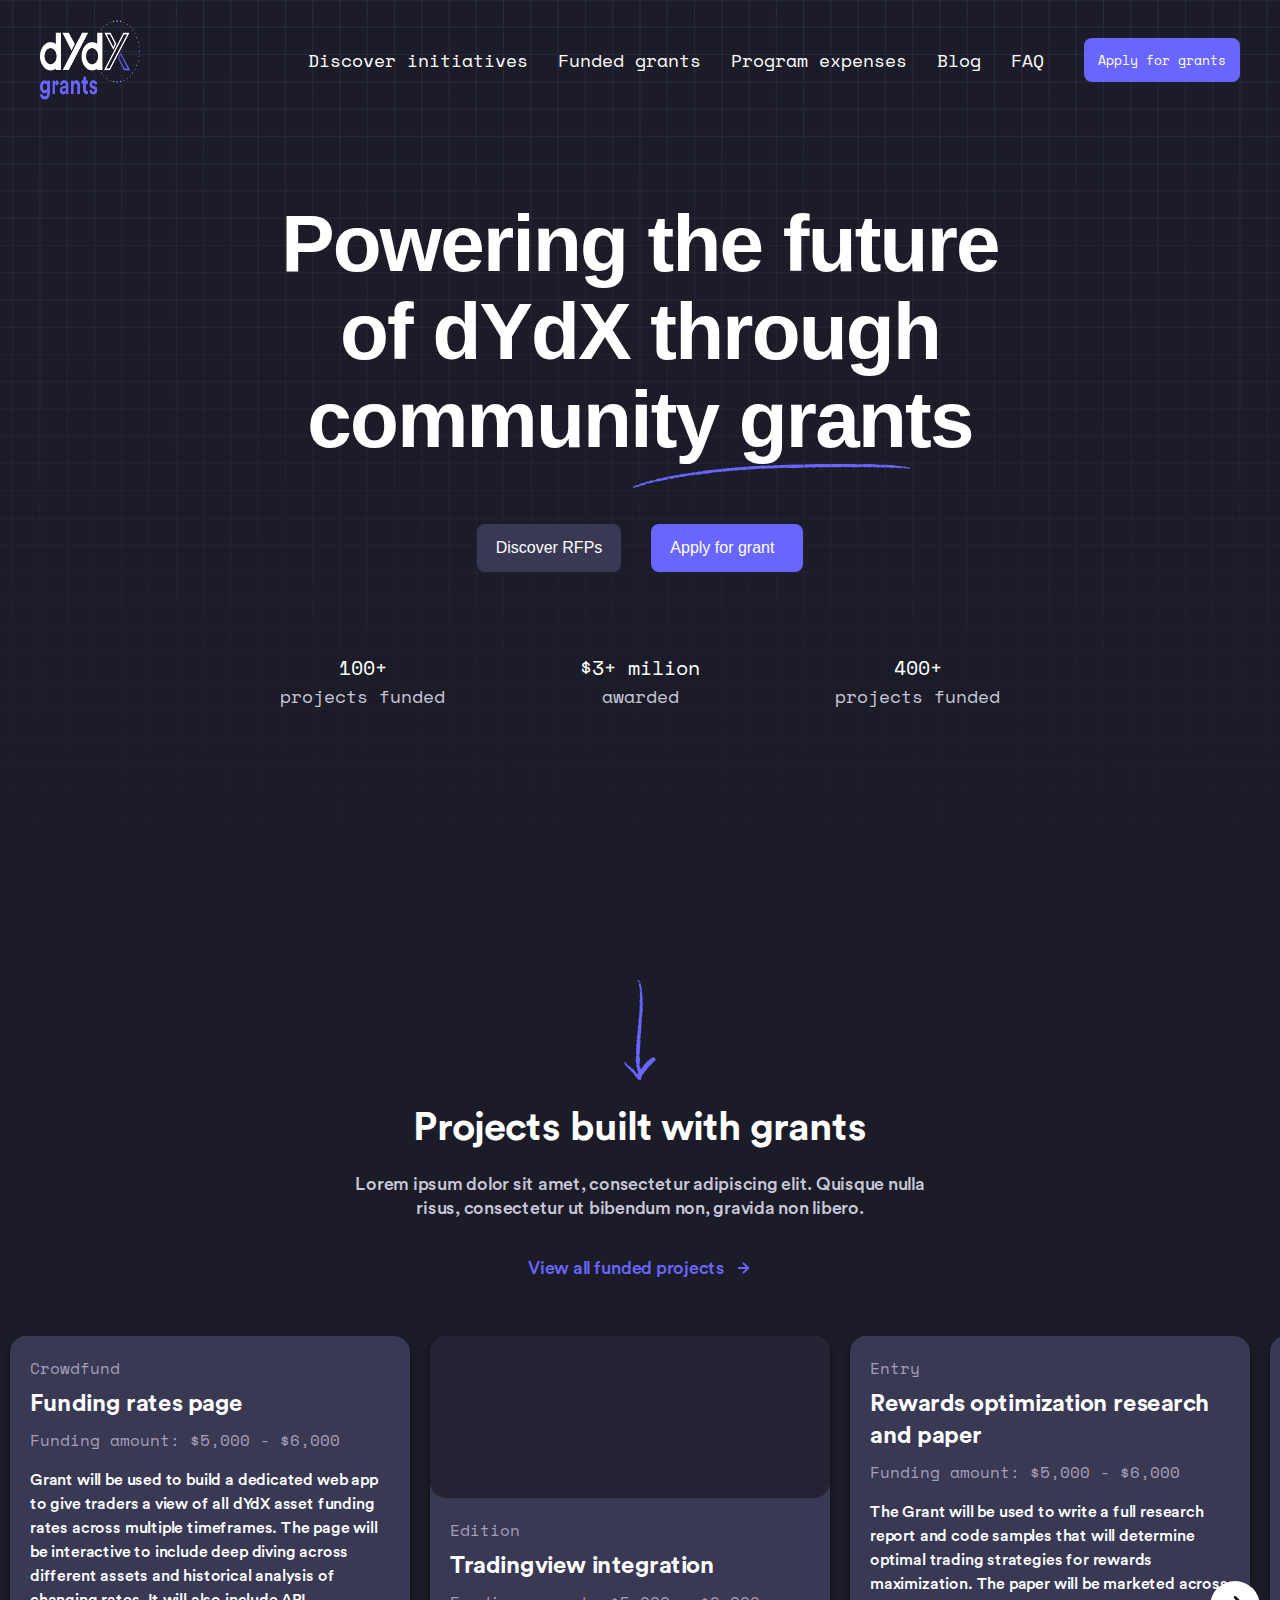
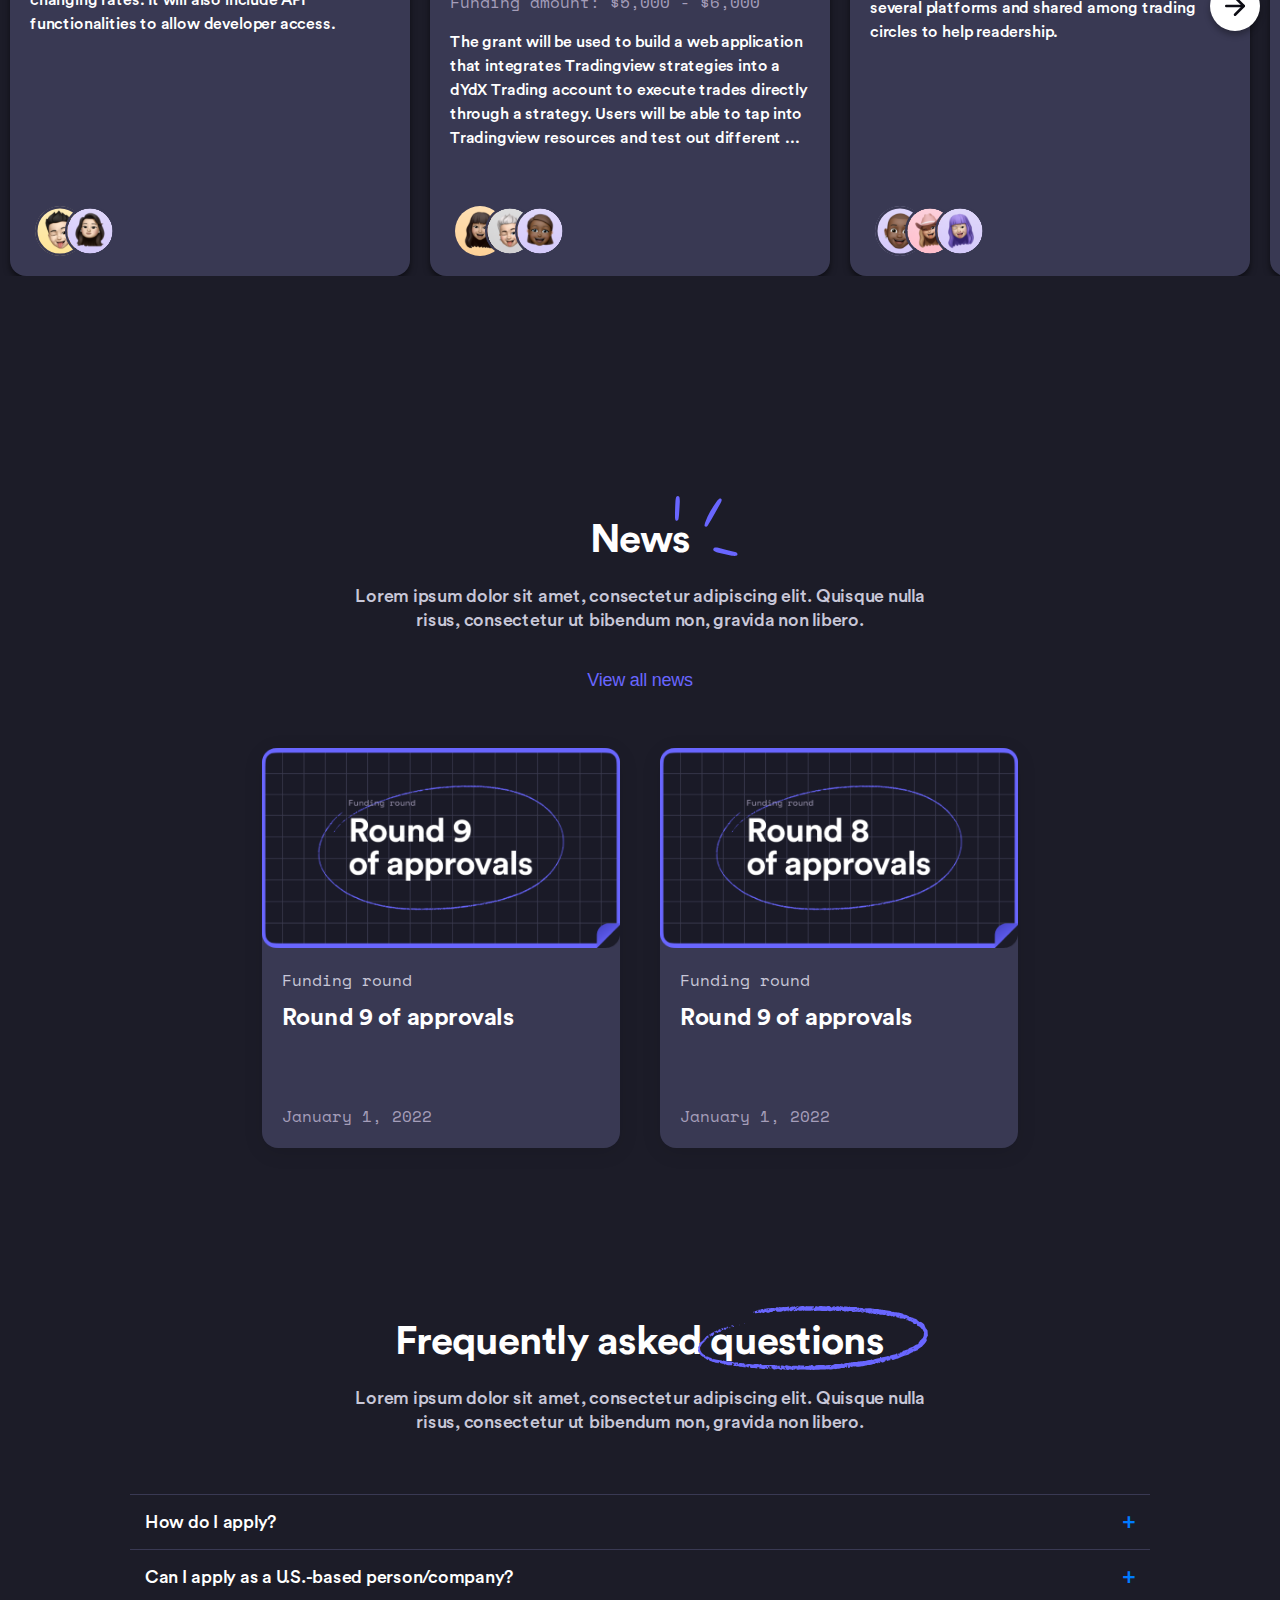
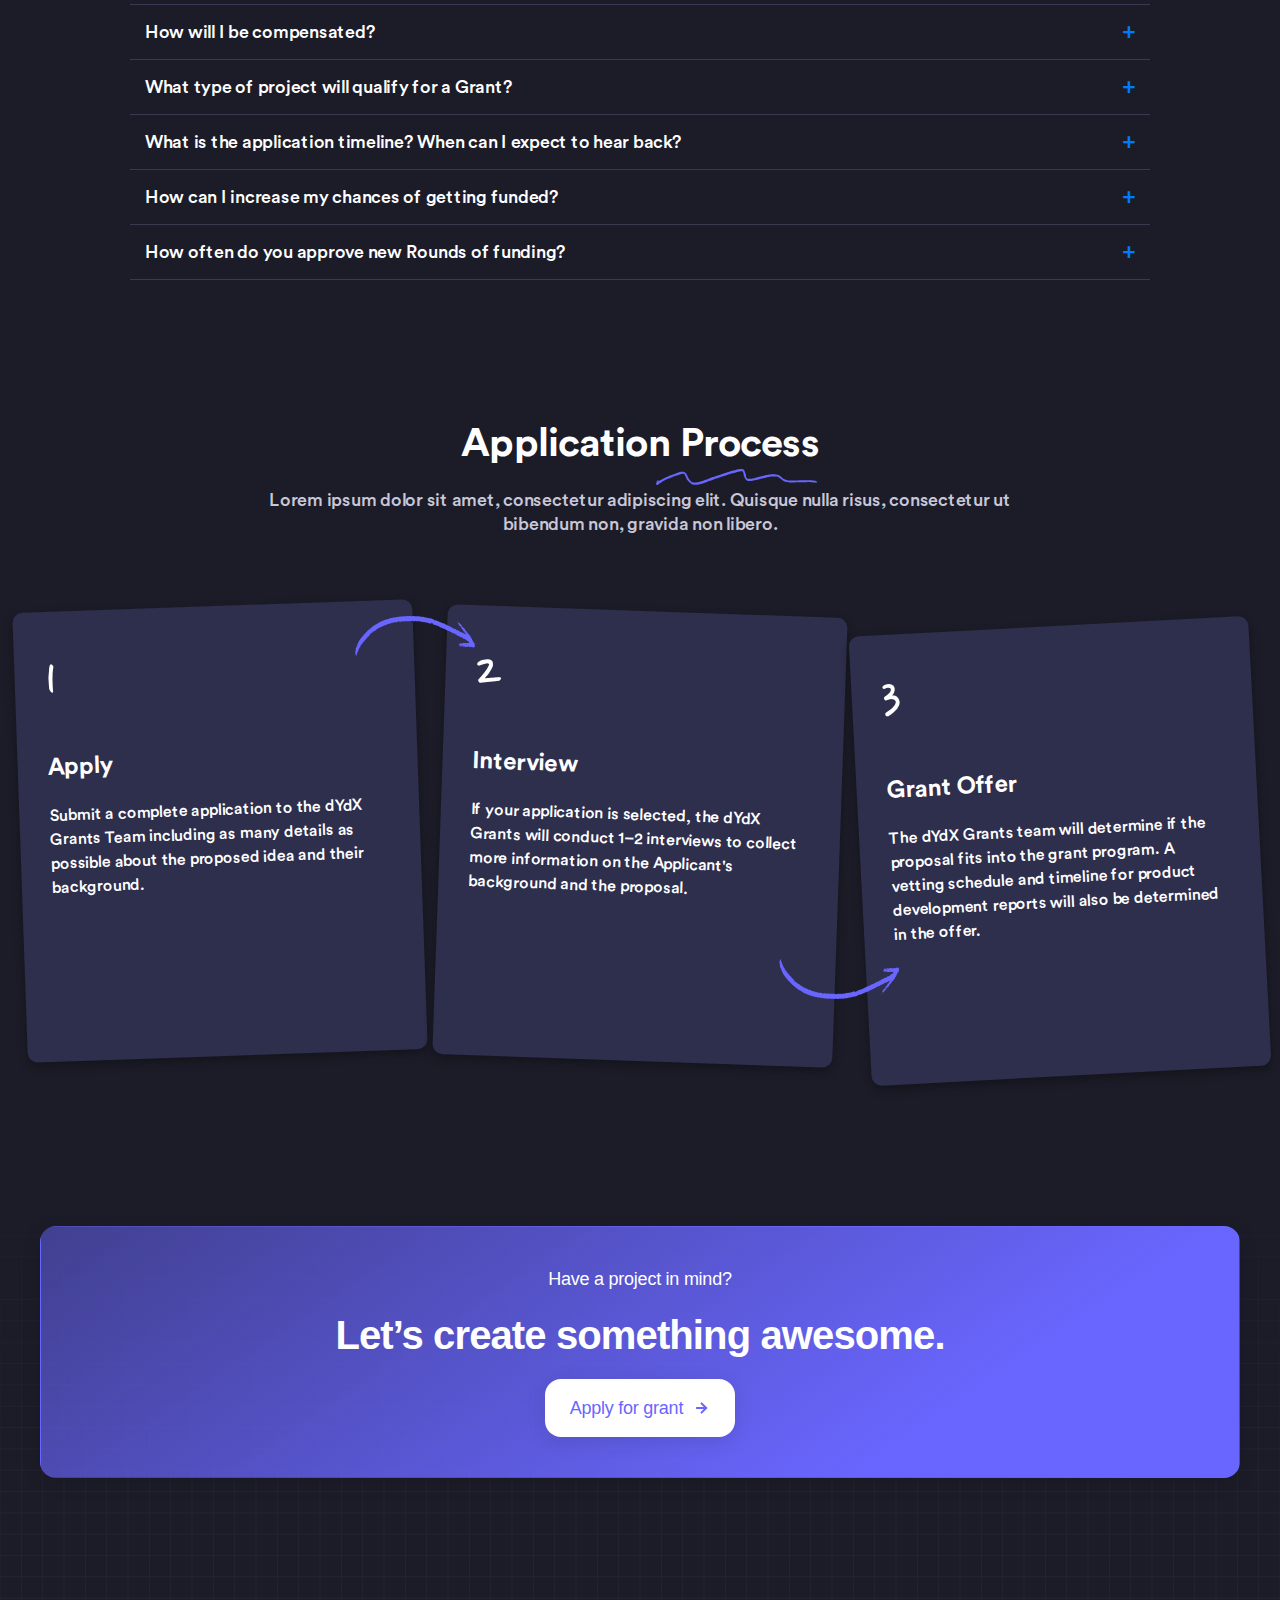
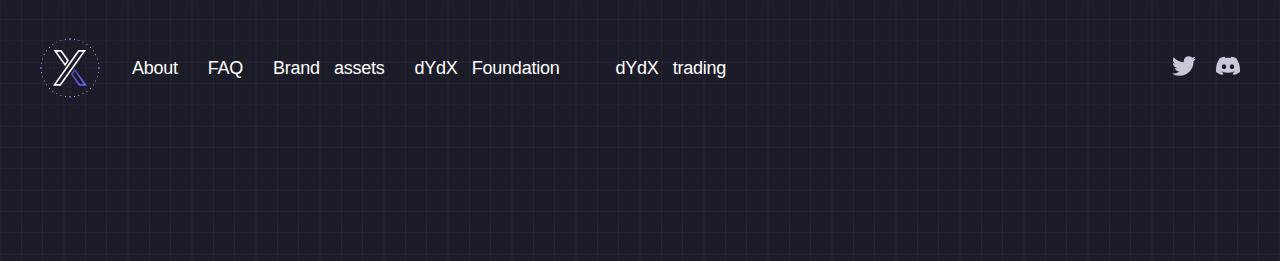
==== index.html @ 783eee75 "first commit" ====
<!DOCTYPE html>
<html lang="en">

<head>
    <meta charset="UTF-8" />
    <meta name="viewport" content="width=device-width, initial-scale=1.0" />
    <title>DYDX Grands</title>
    <link rel="shortcut icon" href="./assets/images/Logo.png" type="image/x-icon" />
    <link rel="stylesheet" href="./scss/main.css" />
</head>

<body>
    <header>
        <div class="container">
            <div class="header-nav">
                <img class="logo" src="./assets/images/Logo.png" alt="" />
                <nav>
                    <ul>
                        <li>
                            <a href="./pages/about.html">Discover initiatives</a>
                            <a href="./pages/Funded_grants.html">Funded grants</a>
                            <a href="./index.html">Program expenses</a>
                            <a href="./pages/Blog.html">Blog</a>
                            <a href="./pages/FAQ.html">FAQ</a>
                        </li>
                    </ul>
                    <button class="btn">Apply <span>for grants</span></button>

                    <img src="./assets/icons/fi_menu.svg" alt="" class="menu-button" onclick="toggleMenu()" />
                </nav>
            </div>
            <div class="header-text">
                <img class="header-text-img" src="./assets/icons/1.svg" alt="">
                <h1>Powering the future of dYdX through community grants</h1>
                <div class="header-text-btn">
                    <button>Discover RFPs</button>
                    <button>Apply for grant <img src="./assets/icons/fi_arrow-right.svg" alt=""></button>
                </div>
                <div class="header-text-cards">
                    <div class="header-text-card">
                        <b>100+</b>
                        <p>projects funded</p>
                    </div>
                    <div class="header-text-card">
                        <b>$3+ milion</b>
                        <p>awarded</p>
                    </div>
                    <div class="header-text-card">
                        <b>400+</b>
                        <p>projects funded</p>
                    </div>
                </div>
            </div>
        </div>
        <div class="side-menu">
            <div class="side-menu-header">
                <img class="logo" src="./assets/images/Logo.png" alt="" />
                <div class="side-menu-header-buttons">
                    <button class="btn">Apply <span>for grants</span></button>
                    <div class="side-menu-close" onclick="toggleMenu()">&times;</div>
                </div>
            </div>
            <div class="side-menu-links">
                <a href="./pages/about.html">Discover initiatives</a>
                <a href="./pages/Funded_grants.html">Funded grants</a>
                <a href="./index.html">Program expenses</a>
                <a href="./pages/Blog.html">Blog</a>
                <a href="./pages/FAQ.html">FAQ</a>
            </div>
            <div class="side-menu-footer">
                <img src="./assets/icons/Twitter_Negative.svg" alt="">
                <img src="./assets/icons/Discord_Negative.svg" alt="">
            </div>
        </div>
    </header>
    <main>
        <section class="projects">
            <div class="container">
                <div class="projects-text">
                    <img src="./assets/icons/Down_arrow.svg" alt="">
                    <h2>Projects built with grants</h2>
                    <p>Lorem ipsum dolor sit amet, consectetur adipiscing elit. Quisque nulla risus, consectetur ut
                        bibendum non, gravida non libero.</p>
                    <a href="#"><button>View all funded projects <img src="./assets/icons/fi_arrow-right2.svg"
                                alt=""></button></a>
                </div>
                <div class="carousel-container">
                    <div class="carousel">
                        <div class="card">
                            <div class="card-text">
                                <h3>Crowdfund</h3>
                                <h2>Funding rates page</h2>
                                <div class="card-text-funding">
                                    <h3>Funding amount:</h3>
                                    <b>$5,000 - $6,000</b>
                                </div>
                                <p>Grant will be used to build a dedicated web app to give traders a view of all dYdX
                                    asset
                                    funding rates across multiple timeframes. The page will be interactive to include
                                    deep
                                    diving across different assets and historical analysis of changing rates. It will
                                    also
                                    include API functionalities to allow developer access.</p>
                            </div>
                            <div class="card-img">
                                <img src="./assets/images/Frame.svg" alt="">
                                <img src="./assets/images/Frame2.svg" alt="">

                            </div>
                        </div>
                        <div class="card">
                            <div class="card-circle"></div>
                            <div class="card-text">
                                <h3>Edition</h3>
                                <h2>Tradingview integration</h2>
                                <div class="card-text-funding">
                                    <h3>Funding amount:</h3>
                                    <b>$5,000 - $6,000</b>
                                </div>
                                <p>The grant will be used to build a web application that integrates Tradingview
                                    strategies into a dYdX Trading account to execute trades directly through a
                                    strategy. Users will be able to tap into Tradingview resources and test out
                                    different ...</p>
                            </div>
                            <div class="card-img">
                                <img src="./assets/images/Frame3.svg" alt="">
                                <img src="./assets/images/Frame4.svg" alt="">
                                <img src="./assets/images/Frame5.svg" alt="">
                            </div>
                        </div>
                        <div class="card">
                            <div class="card-text">
                                <h3>Entry</h3>
                                <h2>Rewards optimization research and paper</h2>
                                <div class="card-text-funding">
                                    <h3>Funding amount:</h3>
                                    <b>$5,000 - $6,000</b>
                                </div>
                                <p>The Grant will be used to write a full research report and code samples that will
                                    determine optimal trading strategies for rewards maximization. The paper will be
                                    marketed across several platforms and shared among trading circles to help
                                    readership.</p>
                            </div>
                            <div class="card-img">
                                <img src="./assets/images/Frame6.svg" alt="">
                                <img src="./assets/images/Frame7.svg" alt="">
                                <img src="./assets/images/Frame8.svg" alt="">

                            </div>
                        </div>
                        <div class="card">
                            <div class="card-text">
                                <h3>Crowdfund</h3>
                                <h2>DAO Organizational Structure Research</h2>
                                <div class="card-text-funding">
                                    <h3>Funding amount:</h3>
                                    <b>$5,000 - $6,000</b>
                                </div>
                                <p>The grant will be used to fund a deep dive research report around historical and
                                    existing DAO structures with guidance around successful best practices. Topics will
                                    include organization structure, reporting & accountability, contributors, funding,
                                    and more.</p>
                            </div>
                            <div class="card-img">
                                <img src="./assets/images/Frame9.svg" alt="">
                            </div>
                        </div>
                    </div>
                    <button class="next-button"><img src="./assets/icons/fi_arrow-right3.svg" alt=""></button>
                </div>
            </div>
        </section>
        <section class="news">
            <div class="container">
                <div class="news-text">
                    <img src="./assets/icons/2.svg" alt="">
                    <h2>News </h2>
                    <p>Lorem ipsum dolor sit amet, consectetur adipiscing elit. Quisque nulla risus, consectetur ut
                        bibendum non, gravida non libero.</p>
                    <a href="#"><button>View all news </button></a>
                </div>
                <div class="news-cards">
                    <div class="news-card">
                        <img src="./assets/images/Image_Block2.png" alt="">
                        <div class="news-card-text">
                            <b>Funding round</b>
                        <h4>Round 9 of approvals</h4>
                        <p>January 1, 2022</p>
                        </div>
                    </div>
                    <div class="news-card">
                        <img src="./assets/images/Image_Block1.png" alt="">
                        <div class="news-card-text">
                            <b>Funding round</b>
                        <h4>Round 9 of approvals</h4>
                        <p>January 1, 2022</p>
                        </div>
                    </div>
                </div>
            </div>
        </section>
        <section class="questions">
            <div class="container">
                <div class="questions-text">
                    <img src="./assets/icons/questions-line.svg" alt="">
                    <h2>Frequently asked questions</h2>
                    <p>Lorem ipsum dolor sit amet, consectetur adipiscing elit. Quisque nulla risus, consectetur ut
                        bibendum non, gravida non libero.</p>
                </div>
                <div class="accordion">
                    <div class="accordion-item">
                      <div class="accordion-header" onclick="toggleAccordion(this)">
                        How do I apply? <span class="icon">+</span>
                      </div>
                      <div class="accordion-content">
                        Lorem ipsum dolor sit amet, consectetur adipiscing elit. Vivamus lacinia odio vitae vestibulum vestibulum.
                      </div>
                    </div>
                    <div class="accordion-item">
                      <div class="accordion-header" onclick="toggleAccordion(this)">
                        Can I apply as a U.S.-based person/company? <span class="icon">+</span>
                      </div>
                      <div class="accordion-content">
                        Lorem ipsum dolor sit amet, consectetur adipiscing elit. Vivamus lacinia odio vitae vestibulum vestibulum.
                      </div>
                    </div>
                    <div class="accordion-item">
                      <div class="accordion-header" onclick="toggleAccordion(this)">
                        How will I be compensated? <span class="icon">+</span>
                      </div>
                      <div class="accordion-content">
                        Lorem ipsum dolor sit amet, consectetur adipiscing elit. Vivamus lacinia odio vitae vestibulum vestibulum.
                      </div>
                    </div>
                    <div class="accordion-item">
                        <div class="accordion-header" onclick="toggleAccordion(this)">
                            What type of project will qualify for a Grant? <span class="icon">+</span>
                        </div>
                        <div class="accordion-content">
                          Lorem ipsum dolor sit amet, consectetur adipiscing elit. Vivamus lacinia odio vitae vestibulum vestibulum.
                        </div>
                      </div>
                      <div class="accordion-item">
                        <div class="accordion-header" onclick="toggleAccordion(this)">
                            What is the application timeline? When can I expect to hear back?<span class="icon">+</span>
                        </div>
                        <div class="accordion-content">
                          Lorem ipsum dolor sit amet, consectetur adipiscing elit. Vivamus lacinia odio vitae vestibulum vestibulum.
                        </div>
                      </div>
                      <div class="accordion-item">
                        <div class="accordion-header" onclick="toggleAccordion(this)">
                            How can I increase my chances of getting funded? <span class="icon">+</span>
                        </div>
                        <div class="accordion-content">
                          Lorem ipsum dolor sit amet, consectetur adipiscing elit. Vivamus lacinia odio vitae vestibulum vestibulum.
                        </div>
                      </div>
                      <div class="accordion-item">
                        <div class="accordion-header" onclick="toggleAccordion(this)">
                            How often do you approve new Rounds of funding? <span class="icon">+</span>
                        </div>
                        <div class="accordion-content">
                          Lorem ipsum dolor sit amet, consectetur adipiscing elit. Vivamus lacinia odio vitae vestibulum vestibulum.
                        </div>
                      </div>
                  </div>
                  
            </div>
        </section>
        <section class="application">
            <div class="container">
                <div class="application-text">
                    <img src="./assets/images/egri_chizil.svg" alt="">
                    <h2>Application Process</h2>
                    <p>Lorem ipsum dolor sit amet, consectetur adipiscing elit. Quisque nulla risus, consectetur ut
                        bibendum non, gravida non libero.</p>
                </div>
                <div class="application-process">
                    <div class="steps">
                        <img class="Right_arrow_curved" src="./assets/icons/Right_arrow_curved.svg" alt="">
                        <img class="Right_arrow_curved2" src="./assets/icons/Right_arrow_curved2.svg" alt="">
                      <div class="step">
                        <b>1</b>
                        <h2>Apply</h2>
                        <p>
                          Submit a complete application to the dYdX Grants Team including as many
                          details as possible about the proposed idea and their background.
                        </p>
                      </div>
                      <div class="step">
                        <b>2</b>
                        <h2>Interview</h2>
                        <p>
                          If your application is selected, the dYdX Grants will conduct 1–2
                          interviews to collect more information on the Applicant's background
                          and the proposal.
                        </p>
                      </div>
                      <div class="step">
                        <b>3</b>
                        <h2>Grant Offer</h2>
                        <p>
                          The dYdX Grants team will determine if the proposal fits into the grant
                          program. A vetting schedule and timeline for product development reports
                          will also be determined in the offer.
                        </p>
                      </div>
                    </div>
                  </div>        
            </div>
        </section>
    </main>
    <footer class="footer">
        <div class="container">
            <div class="footer-content">
                <p>Have a project in mind?</p>
                <h4>Let’s create something awesome.</h4>
                <button>Apply for grant <img src="./assets/icons/fi_arrow-right2.svg" alt=""></button>
            </div>
            <div class="footer-text">
                <img src="./assets/images/masterAvatar.svg" alt="">
                <div class="footer-text-links">
                    <ul>
                        <li><a href="#">About</a></li>
                        <li><a href="#">FAQ</a></li>
                        <li><a href="#">Brand &nbsp; assets</a></li>
                        <li><a href="#">dYdX &nbsp; Foundation <img src="./assets/icons/fi_external-link.svg"
                                    alt=""></a></li>
                        <li><a href="#">dYdX &nbsp; trading <img src="./assets/icons/fi_external-link.svg" alt=""></a>
                        </li>
                    </ul>
                    <div class="footer-text-links-social">
                        <a href="htps://twitter.com/dydxdao"><img src="./assets/icons/Twitter_Negative.svg" alt=""></a>
                        <a href="htps://discord.com/invite/dydx"><img src="./assets/icons/Discord_Negative.svg"
                                alt=""></a>
                    </div>
                </div>
            </div>
        </div>
    </footer>
    <script src="./js/app.js"></script>
</body>

</html>
---- scss/main.css ----
@import url("https://fonts.googleapis.com/css2?family=Space+Mono:ital,wght@0,400;0,700;1,400;1,700&display=swap");
@import url("https://fonts.googleapis.com/css2?family=DM+Sans:ital,opsz,wght@0,9..40,100..1000;1,9..40,100..1000&family=Flow+Circular&family=Krub:ital,wght@0,200;0,300;0,400;0,500;0,600;0,700;1,200;1,300;1,400;1,500;1,600;1,700&family=Montserrat:ital,wght@0,100..900;1,100..900&family=Nunito:ital,wght@0,200..1000;1,200..1000&family=Quicksand:wght@300..700&family=Rubik:ital,wght@0,300..900;1,300..900&family=Source+Serif+4:ital,opsz,wght@0,8..60,200..900;1,8..60,200..900&display=swap");
@import url("https://fonts.googleapis.com/css2?family=DM+Sans:ital,opsz,wght@0,9..40,100..1000;1,9..40,100..1000&family=Flow+Circular&family=Krub:ital,wght@0,200;0,300;0,400;0,500;0,600;0,700;1,200;1,300;1,400;1,500;1,600;1,700&family=Montserrat:ital,wght@0,100..900;1,100..900&family=Nanum+Pen+Script&family=Nunito:ital,wght@0,200..1000;1,200..1000&family=Quicksand:wght@300..700&family=Rubik:ital,wght@0,300..900;1,300..900&family=Source+Serif+4:ital,opsz,wght@0,8..60,200..900;1,8..60,200..900&display=swap");
header {
  width: 100%;
  height: 100vh;
  background-image: url("../../assets/images/Grid-Top.svg");
  background-position: center;
  background-size: cover;
  padding: 20px 40px;
}
@media (max-width: 780px) {
  header {
    height: auto;
  }
}
@media (max-width: 1140px) {
  header {
    height: auto;
  }
}
header .contianer {
  display: flex;
  flex-direction: column;
}
header .header-nav {
  display: flex;
  justify-content: space-between;
  align-items: center;
}
header .logo {
  width: 100px;
  height: 80px;
  cursor: pointer;
}
@media (max-width: 700px) {
  header .logo {
    width: 80px;
    height: 60px;
  }
}
header nav {
  display: flex;
  align-items: center;
  gap: 40px;
}
header nav ul {
  display: flex;
  gap: 40px;
}
header nav ul li {
  display: flex;
  gap: 30px;
}
@media (max-width: 1135px) {
  header nav ul li {
    gap: 20px;
  }
}
header nav ul li a {
  color: #fff;
  font-size: 18px;
  font-family: "Space Mono";
  font-weight: 400;
  transition: all 0.3s ease-in-out;
}
@media (max-width: 1135px) {
  header nav ul li a {
    font-size: 16px;
  }
}
@media (max-width: 1000px) {
  header nav ul li a {
    display: none;
  }
}
header nav ul li a:hover {
  color: #d0cfcf;
}
header nav .btn {
  padding: 12px 14px;
  background-color: #6966FF;
  color: #fff;
  font-family: "Space Mono";
  font-weight: 500;
  border-radius: 8px;
  border: 0;
  cursor: pointer;
}
header nav .btn:hover {
  background-color: #7a78fc;
}
@media (max-width: 700px) {
  header nav .btn span {
    display: none;
  }
}
@media (max-width: 360px) {
  header nav .btn {
    display: none;
  }
}
header nav img {
  display: none;
  cursor: pointer;
}
@media (max-width: 1000px) {
  header nav img {
    width: 30px;
    display: block;
  }
}
header .header-text {
  position: relative;
  width: 100%;
  margin-top: 100px;
  display: flex;
  flex-direction: column;
  gap: 20px;
}
header .header-text-img {
  position: absolute;
  top: 264px;
  right: 330px;
  width: 277px;
  height: 24px;
  -o-object-fit: cover;
     object-fit: cover;
  z-index: -1;
}
@media (max-width: 1135px) {
  header .header-text-img {
    top: 180px;
    right: 180px;
    width: 200px;
  }
}
@media (max-width: 1000px) {
  header .header-text-img {
    display: none;
  }
}
@media (max-width: 500px) {
  header .header-text-img {
    display: block;
    top: 300px;
    right: 100px;
  }
}
@media (max-width: 431px) {
  header .header-text-img {
    display: none;
  }
}
header .header-text h1 {
  width: 60%;
  margin: 0 auto;
  font-family: "Circulars", sans-serif;
  font-size: 80px;
  font-weight: 700;
  line-height: 88px;
  letter-spacing: -0.022em;
  text-align: center;
  color: #fff;
}
@media (max-width: 1135px) {
  header .header-text h1 {
    width: 80%;
    font-size: 60px;
  }
}
@media (max-width: 700px) {
  header .header-text h1 {
    line-height: 60px;
    width: 95%;
    font-size: 50px;
  }
}
@media (max-width: 320px) {
  header .header-text h1 {
    font-size: 30px;
    width: 100%;
  }
}
header .header-text-btn {
  margin-top: 40px;
  margin-bottom: 40px;
  display: flex;
  justify-content: center;
  align-items: center;
  gap: 30px;
}
@media (max-width: 500px) {
  header .header-text-btn {
    width: 100%;
    flex-wrap: wrap;
  }
}
header .header-text-btn button {
  border-radius: 8px;
  padding: 12px 19px;
  cursor: pointer;
  color: #fff;
  font-family: "Circulars", sans-serif;
  font-weight: 500;
  font-size: 16px;
  line-height: 24px;
  border: none;
}
header .header-text-btn button:nth-child(1) {
  background-color: #393953;
}
@media (max-width: 500px) {
  header .header-text-btn button:nth-child(1) {
    width: 80%;
  }
}
header .header-text-btn button:nth-child(1):hover {
  background-color: #454560;
}
header .header-text-btn button:nth-child(2) {
  display: flex;
  align-items: center;
  justify-content: center;
  gap: 10px;
  background-color: #6966FF;
}
@media (max-width: 500px) {
  header .header-text-btn button:nth-child(2) {
    width: 80%;
  }
}
header .header-text-btn button:nth-child(2):hover {
  background-color: #7674fe;
}
header .header-text-cards {
  width: 60%;
  margin: 0 auto;
  margin-top: 20px;
  display: flex;
  justify-content: space-between;
  align-items: center;
  gap: 20px;
}
@media (max-width: 720px) {
  header .header-text-cards {
    width: 100%;
  }
}
@media (max-width: 500px) {
  header .header-text-cards {
    flex-wrap: wrap;
    gap: 40px;
  }
}
header .header-text-cards .header-text-card {
  display: flex;
  flex-direction: column;
  align-items: center;
  gap: 0px;
}
@media (max-width: 500px) {
  header .header-text-cards .header-text-card {
    width: 100%;
  }
}
header .header-text-cards .header-text-card b {
  font-family: "Space Mono", sans-serif;
  font-size: 20px;
  font-weight: 400;
  line-height: 32px;
  text-align: center;
  text-underline-position: from-font;
  -webkit-text-decoration-skip-ink: none;
          text-decoration-skip-ink: none;
  color: #fff;
}
header .header-text-cards .header-text-card p {
  font-family: "Space Mono", sans-serif;
  font-size: 18px;
  font-weight: 400;
  line-height: 24px;
  text-align: center;
  color: #C8C7D8;
}
header .side-menu {
  position: fixed;
  width: 100%;
  height: 100vh;
  top: -100vh;
  right: 0;
  background-color: hsla(240, 19%, 27%, 0.9);
  color: #fff;
  padding: 20px;
  box-shadow: -4px 0 8px rgba(0, 0, 0, 0.1);
  transition: all 0.3s ease;
  z-index: 1000;
}
header .side-menu.active {
  top: 0;
}
header .side-menu-header {
  display: flex;
  justify-content: space-between;
  align-items: center;
  margin-bottom: 20px;
  padding: 0 20px;
}
header .side-menu-header-buttons {
  display: flex;
  align-items: center;
  gap: 42px;
}
header .side-menu-header-buttons .btn {
  padding: 12px 14px;
  background-color: #6966FF;
  color: #fff;
  font-family: "Space Mono";
  font-weight: 500;
  border-radius: 8px;
  border: 0;
  cursor: pointer;
}
header .side-menu-header-buttons .btn:hover {
  background-color: #7a78fc;
}
@media (max-width: 700px) {
  header .side-menu-header-buttons .btn span {
    display: none;
  }
}
@media (max-width: 360px) {
  header .side-menu-header-buttons .btn {
    display: none;
  }
}
header .side-menu .side-menu-close {
  font-size: 3rem;
  margin-top: 5px;
  text-align: right;
  color: #fff;
  cursor: pointer;
}
header .side-menu .side-menu-links {
  display: flex;
  flex-direction: column;
  margin-top: 200px;
  justify-content: center;
  align-items: center;
}
header .side-menu .side-menu-links a {
  font-family: "Circular", sans-serif;
  color: #ccc;
  text-decoration: none;
  font-size: 1.5rem;
  margin-bottom: 15px;
}
header .side-menu .side-menu-links a:hover {
  color: #fff;
}
header .side-menu-footer {
  position: absolute;
  bottom: 40px;
  left: 50%;
  transform: translateX(-50%);
  text-align: center;
  font-size: 0.8rem;
  color: #ccc;
}
header .side-menu-footer img {
  width: 40px;
  cursor: pointer;
  margin: 0 20px;
}
@media (min-width: 1001px) {
  header .side-menu {
    display: none;
  }
}

.no-scroll {
  overflow: hidden;
}

@font-face {
  font-family: "Circular";
  src: url("../../assets/fonts/CircularStd-Bold.woff2");
  font-weight: 700;
}
@font-face {
  font-family: "Circular";
  src: url("../../assets/fonts/CircularStd-Medium.woff2");
  font-weight: 400;
}
.projects {
  width: 100%;
  margin-top: 80px;
  padding-bottom: 160px;
  background-size: cover;
  background-position: center;
}
.projects .container {
  display: flex;
  flex-direction: column;
  justify-content: center;
  align-items: center;
}
.projects-text {
  width: 45%;
  text-align: center;
  margin-bottom: 40px;
}
@media (max-width: 1031px) {
  .projects-text {
    width: 60%;
  }
}
@media (max-width: 700px) {
  .projects-text {
    width: 80%;
  }
}
@media (max-width: 500px) {
  .projects-text {
    width: 100%;
    padding: 0 20px;
  }
}
.projects-text h2 {
  font-family: "Circular", sans-serif;
  font-size: 40px;
  font-weight: 700;
  line-height: 48px;
  letter-spacing: -0.022em;
  text-align: center;
  color: #fff;
  margin-bottom: 20px;
  margin-top: 20px;
}
@media (max-width: 700px) {
  .projects-text h2 {
    font-size: 30px;
  }
}
.projects-text p {
  font-family: "Circular", sans-serif;
  font-size: 18px;
  font-weight: 400;
  line-height: 24px;
  letter-spacing: -0.014em;
  text-align: center;
  color: #C8C7D8;
  margin-bottom: 20px;
}
.projects-text a {
  text-decoration: none;
  display: flex;
  justify-content: center;
  align-items: center;
}
.projects-text a button {
  padding: 16px 24px;
  background-color: transparent;
  border: none;
  font-family: "Circular", sans-serif;
  font-size: 18px;
  font-weight: 400;
  line-height: 24px;
  letter-spacing: -0.014em;
  text-align: center;
  color: #6966FF;
  text-decoration: none;
  display: flex;
  justify-content: center;
  align-items: center;
  gap: 10px;
  cursor: pointer;
  transition: all 0.3s ease;
}
.projects-text a button:hover {
  color: #7f7dfc;
}
.projects .carousel-container {
  position: relative;
  width: 100%;
  height: 540px;
  overflow: hidden;
}
.projects .carousel {
  display: flex;
  transition: transform 0.5s ease;
  padding-left: 60px;
  cursor: grab;
}
.projects .card {
  position: relative;
  display: flex;
  flex-direction: column;
  justify-content: space-between;
  width: 300px;
  height: 540px;
  flex: 0 0 400px;
  margin: 0 10px;
  background: #393953;
  border-radius: 16px;
  box-shadow: 0 4px 6px rgba(0, 0, 0, 0.5);
}
.projects .card:nth-child(3) {
  display: flex;
  flex-direction: column;
  justify-content: start;
  align-items: start;
}
.projects .card-circle {
  border-radius: 16px;
  width: 100%;
  height: 30%;
  background-color: #232334;
}
.projects .card .card-img {
  position: absolute;
  bottom: 20px;
  left: 50px;
  transform: translateX(-50%);
  width: 50px;
  height: 50px;
}
.projects .card .card-img img {
  position: absolute;
  top: 0;
  left: 0;
  width: 100%;
  height: 100%;
  -o-object-fit: cover;
     object-fit: cover;
  z-index: 1;
}
.projects .card .card-img img:nth-child(2) {
  position: absolute;
  top: 0;
  left: 30px;
  z-index: 2;
}
.projects .card .card-img img:nth-child(3) {
  position: absolute;
  top: 0;
  left: 60px;
  z-index: 3;
}
.projects .card-text {
  padding: 20px;
  display: flex;
  flex-direction: column;
  justify-content: center;
}
.projects .card-text h3 {
  font-family: "Space Mono", sans-serif;
  font-size: 16px;
  font-weight: 400;
  line-height: 24px;
  text-align: left;
  color: #A59EBA;
}
.projects .card-text h2 {
  font-family: "Circular", sans-serif;
  font-size: 24px;
  font-weight: 700;
  line-height: 32px;
  letter-spacing: -0.019em;
  text-align: left;
  color: #fff;
  margin-top: 8px;
  margin-bottom: 8px;
}
.projects .card-text-funding {
  display: flex;
  align-items: center;
  justify-content: start;
  margin-bottom: 16px;
  gap: 10px;
  color: #A59EBA;
}
.projects .card-text-funding b {
  font-family: "Space Mono", sans-serif;
  font-size: 16px;
  font-weight: 400;
  line-height: 24px;
  text-align: left;
  color: #A59EBA;
}
.projects .card-text p {
  font-family: "Circular", sans-serif;
  font-size: 16px;
  font-weight: 450;
  line-height: 24px;
  letter-spacing: -0.011em;
  text-align: left;
  color: #fff;
}
.projects .next-button {
  position: absolute;
  top: 50%;
  right: 20px;
  transform: translateY(-50%);
  padding: 10px;
  width: 50px;
  height: 50px;
  background: #FFFFFF;
  border: none;
  border-radius: 100px;
  cursor: pointer;
  box-shadow: 0 4px 6px rgba(0, 0, 0, 0.3);
}
.projects .next-button img {
  width: 100%;
}
.projects .next-button:hover {
  background: #e6e4e4;
}
@media (max-width: 700px) {
  .projects .next-button {
    display: none;
  }
}

.news {
  width: 100%;
  margin-top: 60px;
  padding-bottom: 120px;
  background-size: cover;
  background-position: center;
}
.news .container {
  display: flex;
  flex-direction: column;
  justify-content: center;
  align-items: center;
}
.news-text {
  position: relative;
  width: 45%;
  text-align: center;
  margin-bottom: 40px;
}
@media (max-width: 1031px) {
  .news-text {
    width: 60%;
  }
}
@media (max-width: 700px) {
  .news-text {
    width: 80%;
  }
}
@media (max-width: 500px) {
  .news-text {
    width: 100%;
    padding: 0 20px;
  }
}
.news-text img {
  position: absolute;
  top: 0;
  right: 33%;
}
.news-text h2 {
  font-family: "Circular", sans-serif;
  font-size: 40px;
  font-weight: 700;
  line-height: 48px;
  letter-spacing: -0.022em;
  text-align: center;
  color: #fff;
  margin-bottom: 20px;
  margin-top: 20px;
  position: relative;
}
@media (max-width: 700px) {
  .news-text h2 {
    font-size: 30px;
  }
}
.news-text p {
  font-family: "Circular", sans-serif;
  font-size: 18px;
  font-weight: 400;
  line-height: 24px;
  letter-spacing: -0.014em;
  text-align: center;
  color: #C8C7D8;
  margin-bottom: 20px;
}
.news-text a {
  text-decoration: none;
  display: flex;
  justify-content: center;
  align-items: center;
}
.news-text a button {
  padding: 16px 24px;
  background-color: transparent;
  border: none;
  font-family: "Circular Std", sans-serif;
  font-size: 18px;
  font-weight: 400;
  line-height: 24px;
  letter-spacing: -0.014em;
  text-align: center;
  color: #6966FF;
  text-decoration: none;
  display: flex;
  justify-content: center;
  align-items: center;
  gap: 10px;
  cursor: pointer;
  transition: all 0.3s ease;
}
.news-text a button:hover {
  color: #7f7dfc;
}
.news-cards {
  width: 100%;
  display: flex;
  justify-content: center;
  align-items: center;
  gap: 40px;
  flex-wrap: wrap;
}
.news-cards .news-card {
  width: 28%;
  height: 400px;
  background: #393953;
  box-shadow: 0px 4px 20px 0px rgba(0, 0, 0, 0.1019607843);
  border-radius: 16px;
  display: flex;
  flex-direction: column;
  justify-content: start;
  align-items: start;
}
.news-cards .news-card img {
  width: 100%;
  height: 50%;
}
@media (max-width: 1031px) {
  .news-cards .news-card {
    width: 30%;
    height: auto;
  }
}
@media (max-width: 700px) {
  .news-cards .news-card {
    width: 40%;
    height: auto;
  }
}
@media (max-width: 500px) {
  .news-cards .news-card {
    flex-wrap: wrap;
    width: 80%;
    height: 100%;
  }
}
.news-cards .news-card-text {
  padding: 20px;
}
.news-cards .news-card-text b {
  font-family: "Space Mono", sans-serif;
  font-size: 16px;
  font-weight: 400;
  line-height: 24px;
  text-align: left;
  color: #C8C7D8;
}
.news-cards .news-card-text h4 {
  font-family: "Circular", sans-serif;
  font-size: 24px;
  font-weight: 700;
  line-height: 32px;
  letter-spacing: -0.019em;
  text-align: left;
  color: #fff;
  margin-top: 10px;
  margin-bottom: 70px;
}
.news-cards .news-card-text p {
  font-family: "Space Mono", sans-serif;
  font-size: 16px;
  font-weight: 400;
  line-height: 24px;
  text-align: left;
  color: #A59EBA;
}

.questions {
  width: 100%;
  display: flex;
  justify-content: center;
  align-items: center;
  flex-direction: column;
  margin-top: 30px;
  margin-bottom: 40px;
}
.questions-text {
  position: relative;
  display: flex;
  flex-direction: column;
  align-items: center;
  text-align: center;
  justify-content: center;
  width: 60%;
  margin: 0 auto;
}
@media (max-width: 862px) {
  .questions-text {
    width: 80%;
  }
}
@media (max-width: 500px) {
  .questions-text {
    width: 100%;
    padding: 20px;
  }
}
.questions-text img {
  position: absolute;
  top: 4%;
  right: 3%;
}
@media (max-width: 500px) {
  .questions-text img {
    top: 25%;
    right: 50%;
    transform: translateX(50%);
  }
}
.questions-text h2 {
  font-family: "Circular", sans-serif;
  font-size: 40px;
  font-weight: 700;
  line-height: 48px;
  letter-spacing: -0.022em;
  text-align: center;
  color: #fff;
  margin-bottom: 20px;
  margin-top: 20px;
}
.questions-text p {
  font-family: "Circular", sans-serif;
  font-size: 18px;
  font-weight: 400;
  line-height: 24px;
  letter-spacing: -0.014em;
  text-align: center;
  color: #C8C7D8;
  margin-bottom: 60px;
}
.questions .accordion {
  border-top: 1px solid #393953;
  border-left: none;
  border-right: none;
  overflow: hidden;
}
@media (max-width: 700px) {
  .questions .accordion {
    padding: 0 20px;
    border-top: none;
  }
}
.questions .accordion-item {
  border-bottom: 1px solid #393953;
}
.questions .accordion-header {
  cursor: pointer;
  padding: 15px;
  font-weight: bold;
  background: transparent;
  display: flex;
  justify-content: space-between;
  align-items: center;
  font-family: "Circular", sans-serif;
  font-size: 18px;
  font-weight: 450;
  line-height: 24px;
  letter-spacing: -0.014em;
  text-align: left;
  color: #fff;
  transition: all 0.3s ease;
}
.questions .accordion-header:hover {
  background: #252534;
}
.questions .accordion-content {
  border-top: 1px solid #393953;
  font-family: sans-serif;
  color: #e6e4e4;
  display: none;
  padding: 15px;
  background: transparent;
  border-left: 4px solid #007BFF;
}
.questions .icon {
  color: #007BFF;
  font-size: 24px;
  transition: transform 0.2s ease;
}
.questions .icon.open {
  transform: rotate(90deg);
}

.application {
  width: 100%;
  display: flex;
  justify-content: center;
  align-items: center;
  flex-direction: column;
  margin-top: 120px;
  margin-bottom: 100px;
}
.application-text {
  position: relative;
  display: flex;
  flex-direction: column;
  align-items: center;
  text-align: center;
  justify-content: center;
  width: 60%;
  margin: 0 auto;
}
.application-text img {
  width: 161px;
  position: absolute;
  top: 35%;
  right: 27%;
}
@media (max-width: 500px) {
  .application-text img {
    right: 10%;
  }
}
@media (max-width: 862px) {
  .application-text {
    width: 80%;
  }
}
@media (max-width: 500px) {
  .application-text {
    width: 100%;
    padding: 20px;
  }
}
.application-text h2 {
  font-family: "Circular", sans-serif;
  font-size: 40px;
  font-weight: 700;
  line-height: 48px;
  letter-spacing: -0.022em;
  text-align: center;
  color: #fff;
  margin-bottom: 20px;
  margin-top: 20px;
}
.application-text p {
  font-family: "Circular", sans-serif;
  font-size: 18px;
  font-weight: 400;
  line-height: 24px;
  letter-spacing: -0.014em;
  text-align: center;
  color: #C8C7D8;
  margin-bottom: 60px;
}
.application .application-process {
  text-align: center;
  color: #ffffff;
  font-family: Arial, sans-serif;
  padding: 20px;
}
.application .application-process .description {
  font-size: 14px;
  margin-bottom: 40px;
  color: #bbbbbb;
}
.application .application-process .steps {
  width: 100%;
  display: flex;
  justify-content: space-around;
  align-items: flex-start;
  gap: 20px;
  position: relative;
}
@media (max-width: 770px) {
  .application .application-process .steps {
    display: flex;
    flex-direction: column;
    align-items: center;
  }
}
.application .application-process .steps .Right_arrow_curved {
  position: absolute;
  z-index: 10;
  top: 0;
  left: 27%;
}
@media (max-width: 770px) {
  .application .application-process .steps .Right_arrow_curved {
    width: 100px;
    top: 32%;
    left: 15%;
    transform: rotate(110deg);
  }
}
@media (max-width: 500px) {
  .application .application-process .steps .Right_arrow_curved {
    width: 100px;
    top: 28%;
    left: 15%;
    transform: rotate(90deg);
  }
}
.application .application-process .steps .Right_arrow_curved2 {
  position: absolute;
  z-index: 10;
  bottom: 15%;
  right: 29%;
}
@media (max-width: 770px) {
  .application .application-process .steps .Right_arrow_curved2 {
    width: 100px;
    bottom: 30%;
    left: 8%;
    transform: rotate(90deg);
  }
}
@media (max-width: 500px) {
  .application .application-process .steps .Right_arrow_curved2 {
    width: 100px;
    bottom: 33%;
    left: 8%;
    transform: rotate(90deg);
  }
}
.application .application-process .steps .step {
  width: 100%;
  height: 450px;
  background-color: #2e2e4d;
  border-radius: 10px;
  padding: 30px 30px 50px 30px;
  flex: 1;
  color: #fff;
  text-align: left;
  box-shadow: 0 4px 10px rgba(0, 0, 0, 0.3);
}
@media (max-width: 770px) {
  .application .application-process .steps .step {
    width: 80%;
    height: auto;
    margin: 0 auto;
  }
}
.application .application-process .steps .step:nth-child(3) {
  transform: translateY(-10px) rotate(-2deg);
}
.application .application-process .steps .step:nth-child(4) {
  transform: translateY(-5px) rotate(2deg);
}
.application .application-process .steps .step:nth-child(5) {
  transform: translateY(10px) rotate(-3deg);
}
.application .application-process .steps .step b {
  font-family: "Nanum Pen Script", sans-serif;
  font-size: 64px;
  font-weight: 400;
  line-height: 80px;
  text-align: center;
  text-underline-position: from-font;
  -webkit-text-decoration-skip-ink: none;
          text-decoration-skip-ink: none;
}
.application .application-process .steps .step h2 {
  font-family: "Circular", sans-serif;
  font-size: 24px;
  font-weight: 700;
  line-height: 32px;
  letter-spacing: -0.019em;
  text-align: left;
  text-underline-position: from-font;
  -webkit-text-decoration-skip-ink: none;
          text-decoration-skip-ink: none;
  margin-top: 30px;
  margin-bottom: 20px;
}
.application .application-process .steps .step p {
  font-family: "Circular", sans-serif;
  font-size: 16px;
  font-weight: 450;
  line-height: 24px;
  letter-spacing: -0.011em;
  text-align: left;
  text-underline-position: from-font;
  -webkit-text-decoration-skip-ink: none;
          text-decoration-skip-ink: none;
}

@keyframes extend-line {
  0% {
    width: 0;
    opacity: 1;
  }
  100% {
    width: 20px;
    opacity: 1;
  }
}
header .header-title {
  width: 65%;
  margin: 0 auto;
  margin-top: 200px;
  text-align: center;
}
header .header-title h1 {
  font-family: "Circular";
  font-size: 80px;
  font-weight: 700;
  line-height: 88px;
  letter-spacing: -0.022em;
  text-align: center;
  color: #fff;
  margin-top: 50px;
  margin-bottom: 40px;
}
@media (max-width: 700px) {
  header .header-title h1 {
    font-size: 50px;
  }
}
header .header-title b {
  font-family: "Circular Std";
  font-size: 18px;
  font-weight: 400;
  text-align: center;
  color: #C8C7D8;
  margin-top: 40px;
  margin-bottom: 100px;
}
header .header-title .header-title-buttons {
  display: flex;
  justify-content: center;
  align-items: center;
  gap: 20px;
  margin-top: 40px;
  margin-bottom: 100px;
}
header .header-title .header-title-buttons button {
  padding: 16px 24px;
  background-color: transparent;
  border: 1px solid;
  border-image-source: linear-gradient(360deg, rgba(255, 255, 255, 0) 50%, #FFFFFF 100%);
  box-shadow: 0px 4px 20px 0px rgba(0, 0, 0, 0.1019607843);
  border-radius: 16px;
  color: #fff;
  font-family: "Circular Std";
  font-size: 18px;
  font-weight: 450;
  line-height: 24px;
  letter-spacing: -0.014em;
  cursor: pointer;
  transition: all 0.3s ease;
}
@media (max-width: 500px) {
  header .header-title .header-title-buttons button {
    width: 80%;
  }
}
header .header-title .header-title-buttons button:hover {
  background-color: #393953;
  color: #FFFFFF;
}
header .header-title .header-title-buttons .active {
  background-color: #393953;
  padding: 20px;
}

body {
  scroll-behavior: smooth;
  overflow-x: hidden;
}

.categories-images {
  margin-left: 100px;
}
@media (max-width: 500px) {
  .categories-images {
    margin-left: 0px;
  }
}

.categories-about {
  width: 100%;
  display: flex;
  justify-content: center;
  align-items: center;
  gap: 20px;
}
.categories-about .contiainer {
  width: 100%;
}
.categories-about .categories-about-card {
  background-color: #393953;
  padding: 40px 20px;
  width: 90%;
  height: 200px;
  color: #fff;
  border-radius: 20px;
  display: flex;
  justify-content: center;
  align-items: center;
  gap: 50px;
  margin-bottom: 20px;
}
.categories-about .categories-about-card:hover {
  box-shadow: #0b0a41 0px 4px 50px 0px;
  transition: all 0.3s ease;
  transform: scale(1.01);
}
@media (max-width: 500px) {
  .categories-about .categories-about-card {
    height: 300px;
    width: 500px;
    padding: 60px 40px;
    flex-direction: column;
  }
}
.categories-about .categories-about-card .categories-about-card-header b {
  font-family: "Circular";
  font-size: 24px;
  font-weight: 700;
  line-height: 24px;
  letter-spacing: -0.014em;
  color: #C8C7D8;
  position: relative;
  top: -20px;
}
.categories-about .categories-about-card button {
  padding: 8px 16px;
  background-color: #1C1C28;
  border: 1px solid;
  border-image-source: linear-gradient(360deg, rgba(255, 255, 255, 0) 50%, #FFFFFF 100%);
  position: relative;
  bottom: 50px;
  left: 0;
  border-radius: 16px;
  color: #fff;
  font-family: "Circular";
  font-size: 18px;
  font-weight: 400;
  line-height: 24px;
  letter-spacing: -0.014em;
  cursor: pointer;
  transition: all 0.3s ease;
}
@media (max-width: 500px) {
  .categories-about .categories-about-card button {
    width: 80%;
  }
}
.categories-about .categories-about-card button:hover {
  box-shadow: #1C1C28 0px 4px 20px 0px;
}
.categories-about .categories-about-card .actives {
  background-color: #6966FF;
  color: #FFFFFF;
}
.categories-about .categories-about-card .activ {
  background-color: #16B57F;
  color: #FFFFFF;
}
.categories-about .categories-about-card .fff {
  position: relative;
  bottom: -30px;
  font-family: "Circular";
  font-size: 18px;
  font-weight: 400;
  color: #fff;
}
.categories-about .categories-about-card .fff span {
  color: transparent;
}
@media (max-width: 500px) {
  .categories-about .categories-about-card .fff span {
    display: none;
  }
}
.categories-about .categories-about-card .ff {
  position: relative;
  bottom: -40px;
  color: #C8C7D8;
  font-family: "Space Mono";
  font-size: 16px;
  font-weight: 400;
  line-height: 24px;
  text-align: left;
  text-underline-position: from-font;
  -webkit-text-decoration-skip-ink: none;
          text-decoration-skip-ink: none;
}
.categories-about .categories-about-card .classes {
  padding: 20px;
}

body {
  font-family: "Circular Std", sans-serif;
}

.header_funded {
  height: -moz-fit-content;
  height: fit-content;
}

.container {
  max-width: 1380px;
  margin: 0 auto;
}
.container .form-check {
  margin-left: 50px;
}
.container .form-check .px_16 {
  color: #FFFFFF;
  padding-left: 20px;
}
.container .form-switch {
  margin-left: 50px;
}
.container a {
  text-decoration: none;
}
.container .section h1 {
  text-align: center;
  margin-top: 100px;
  font-size: 60px;
  font-weight: 700;
  line-height: 72px;
  letter-spacing: -0.022em;
  text-align: center;
  color: #FFFFFF;
  margin-bottom: 40px;
}
.container .section .nav_bar {
  display: flex;
  justify-content: start;
  align-items: center;
  gap: 40px;
  margin-left: 90px;
}
.container .section .nav_bar .chevron {
  display: none;
}
.container .section .form-check-input {
  cursor: pointer;
  margin-left: 90px;
}
.container .section .form-switch {
  margin-left: 90px;
}
.container .section .ms-3 {
  margin-left: 70px;
}
.container .section .px_16 {
  font-size: 16px;
  font-weight: 500;
  line-height: 24px;
  letter-spacing: -0.011em;
  text-align: center;
  color: #C8C7D8;
}
.container .section .px_16 a {
  font-size: 16px;
  font-weight: 500;
  line-height: 24px;
  letter-spacing: -0.011em;
  text-align: center;
  color: #C8C7D8;
}
.container .section .px_16 a:hover {
  color: #fff;
}
.container .section .all {
  padding: 12px 16px 0 16px;
  background: #393953;
  border-radius: 8px;
}
.container .section .form-check .px_16 {
  color: #C8C7D8;
}
.container .grid_container {
  padding: 25px;
  display: grid;
  grid-template-columns: repeat(auto-fill, minmax(370px, 1fr));
  grid-template-rows: 560px 560px 560px;
  gap: 30px;
}
.container .grid_container .avatar_2 {
  left: 55px;
}
.container .grid_container .avatar_4 {
  left: 120px;
}
.container .grid_container .avatar_3 {
  left: 90px;
}
.container .grid_container .grid_item {
  grid-gap: 25px;
  gap: 30px;
  background-color: #393953;
  border-radius: 16px;
  position: relative;
}
.container .grid_container .grid_item .avatar_2 {
  left: 55px;
}
.container .grid_container .grid_item .avatar_4 {
  left: 120px;
}
.container .grid_container .grid_item .avatar_3 {
  left: 90px;
}
.container .grid_container .grid_item .items {
  padding: 25px 0 25px 25px;
  width: 90%;
}
.container .grid_container .grid_item .fff {
  color: #FFFFFF;
  padding-top: 10px;
}
.container .grid_container .grid_item .category {
  color: #A59EBA;
}
.container .grid_container .grid_item .px_24 {
  font-size: 24px;
  font-weight: 700;
  line-height: 32px;
  letter-spacing: -0.019em;
  text-align: left;
  padding: 10px 0 10px 0;
}
.container .grid_container .grid_item .avatar {
  position: absolute;
  top: 480px;
}
.container .grid_container .grid_item .avatar_2 {
  left: 55px;
  position: absolute;
}
.container .grid_container .grid_item .avatar_4 {
  left: 120px;
}
.container .grid_container .grid_item .avatar_3 {
  left: 90px;
}
.container .grid_container .third {
  width: 100%;
  height: 180px;
  background-color: rgb(35, 35, 52);
  border-width: 1px;
  border-style: solid;
  border-color: rgb(35, 35, 52);
  -o-border-image: initial;
     border-image: initial;
  border-radius: 16px;
}

@media (max-width: 1075px) {
  .container .section .nav_bar {
    gap: 25px;
  }
}
@media (max-width: 1075px) {
  .container .section .nav_bar {
    justify-content: left;
    margin-left: 0;
  }
}
@media (max-width: 1075px) {
  .container .section .nav_bar {
    align-items: center;
    justify-content: center;
  }
  .container .section .nav_bar .party {
    display: none;
  }
  .container .section .nav_bar .chevron {
    display: block;
  }
}
@media (max-width: 1075px) {
  .container .section .nav_bar .Analytics {
    display: none;
  }
}
@media (max-width: 680px) {
  .container .nav_bar {
    gap: 29px;
  }
  .container .nav_bar .chevron {
    margin-right: 20px;
  }
  .container .nav_bar .Growth {
    display: none;
  }
}
@media (max-width: 580px) {
  .container .nav_bar .all {
    margin-left: 30px;
  }
}
@media (max-width: 540px) {
  .container .section .nav_bar {
    justify-content: center;
    gap: 15px;
    align-items: center;
  }
  .container .section .nav_bar .Growth, .container .section .nav_bar .Governance {
    display: none;
  }
}
.hero-fnt {
  text-align: center;
  color: white;
}

.nvbr-mnu {
  text-decoration: none;
  text-align: center;
  color: rgb(255, 255, 255);
  margin-bottom: 50px;
}

.box {
  width: 700px;
  height: 130px;
  background-color: 255;
}

.footer {
  width: 100%;
  height: 75vh;
  background-image: url("../../assets/images/Grid-Bottom.svg");
  background-size: cover;
  background-position: center;
  color: #fff;
  padding: 20px 40px;
}
@media (max-width: 780px) {
  .footer {
    height: auto;
  }
}
.footer .contianer {
  display: flex;
  flex-direction: column;
  justify-content: center;
  align-items: center;
}
.footer-content {
  margin-bottom: 160px;
  width: 100%;
  display: flex;
  flex-direction: column;
  justify-content: center;
  align-items: center;
  gap: 20px;
  margin-top: 20px;
  background: linear-gradient(325.79deg, #6966FF 24.5%, rgba(105, 102, 255, 0.36) 117.69%);
  border: 1px solid;
  border-image-source: linear-gradient(360deg, rgba(255, 255, 255, 0) 50%, #FFFFFF 100%);
  box-shadow: 0px 4px 20px 0px rgba(0, 0, 0, 0.1019607843);
  border-radius: 16px;
  padding: 40px 0;
}
.footer-content p {
  font-family: "Circular Std", sans-serif;
  font-size: 18px;
  font-weight: 450;
  line-height: 24px;
  letter-spacing: -0.014em;
  text-align: center;
  text-underline-position: from-font;
  -webkit-text-decoration-skip-ink: none;
          text-decoration-skip-ink: none;
  color: #fff;
}
.footer-content h4 {
  font-family: " Circular Std", sans-serif;
  font-size: 40px;
  font-weight: 700;
  line-height: 48px;
  letter-spacing: -0.022em;
  text-align: center;
  text-underline-position: from-font;
  -webkit-text-decoration-skip-ink: none;
          text-decoration-skip-ink: none;
}
@media (max-width: 700px) {
  .footer-content h4 {
    font-size: 35px;
    line-height: 40px;
  }
}
.footer-content button {
  padding: 16px 24px;
  background-color: #fff;
  border: 1px solid;
  border-image-source: linear-gradient(360deg, rgba(255, 255, 255, 0) 50%, #FFFFFF 100%);
  box-shadow: 0px 4px 20px 0px rgba(0, 0, 0, 0.1019607843);
  border-radius: 16px;
  color: #6966FF;
  font-family: "Circular Std", sans-serif;
  font-size: 18px;
  font-weight: 450;
  line-height: 24px;
  letter-spacing: -0.014em;
  text-align: center;
  display: flex;
  justify-content: center;
  align-items: center;
  gap: 10px;
  cursor: pointer;
  transition: all 0.3s ease;
}
.footer-content button:hover {
  background-color: #e8e5e5;
}
@media (max-width: 700px) {
  .footer-content button {
    width: 80%;
  }
}
.footer-text {
  width: 100%;
  display: flex;
  justify-content: start;
  align-items: center;
  gap: 32px;
}
@media (max-width: 1000px) {
  .footer-text {
    width: 100%;
  }
}
@media (max-width: 700px) {
  .footer-text {
    align-items: self-start;
    flex-direction: column;
    gap: 20px;
  }
}
.footer-text-links {
  width: 100%;
  display: flex;
  align-items: center;
  justify-content: space-between;
  gap: 20px;
  flex-wrap: wrap;
}
@media (max-width: 700px) {
  .footer-text-links {
    align-items: self-start;
    flex-direction: column;
    gap: 20px;
  }
}
.footer-text-links ul {
  display: flex;
  gap: 30px;
  flex-wrap: wrap;
}
@media (max-width: 700px) {
  .footer-text-links ul {
    flex-direction: column;
    gap: 20px;
  }
}
.footer-text-links ul li a {
  color: #fff;
  font-family: "Circular Std", sans-serif;
  font-size: 18px;
  font-weight: 450;
  line-height: 24px;
  letter-spacing: -0.014em;
  text-align: center;
  text-underline-position: from-font;
  -webkit-text-decoration-skip-ink: none;
          text-decoration-skip-ink: none;
  cursor: pointer;
  transition: all 0.3s ease;
  display: flex;
  align-items: center;
  gap: 10px;
}
.footer-text-links ul li a img {
  width: 16px;
}
.footer-text-links ul li a:hover {
  color: #d0cfcf;
}
@media (max-width: 700px) {
  .footer-text-links ul li a {
    width: 100%;
    font-size: 16px;
  }
}
.footer-text-links-social {
  display: flex;
  gap: 20px;
  cursor: pointer;
}
.footer-text-links-social a img {
  width: 24px;
}

* {
  margin: 0;
  padding: 0;
  box-sizing: border-box;
  text-decoration: none;
  list-style: none;
}

.container {
  max-width: 1380px;
  margin: 0 auto;
}

body {
  background-color: #1c1c28;
}/*# sourceMappingURL=main.css.map */
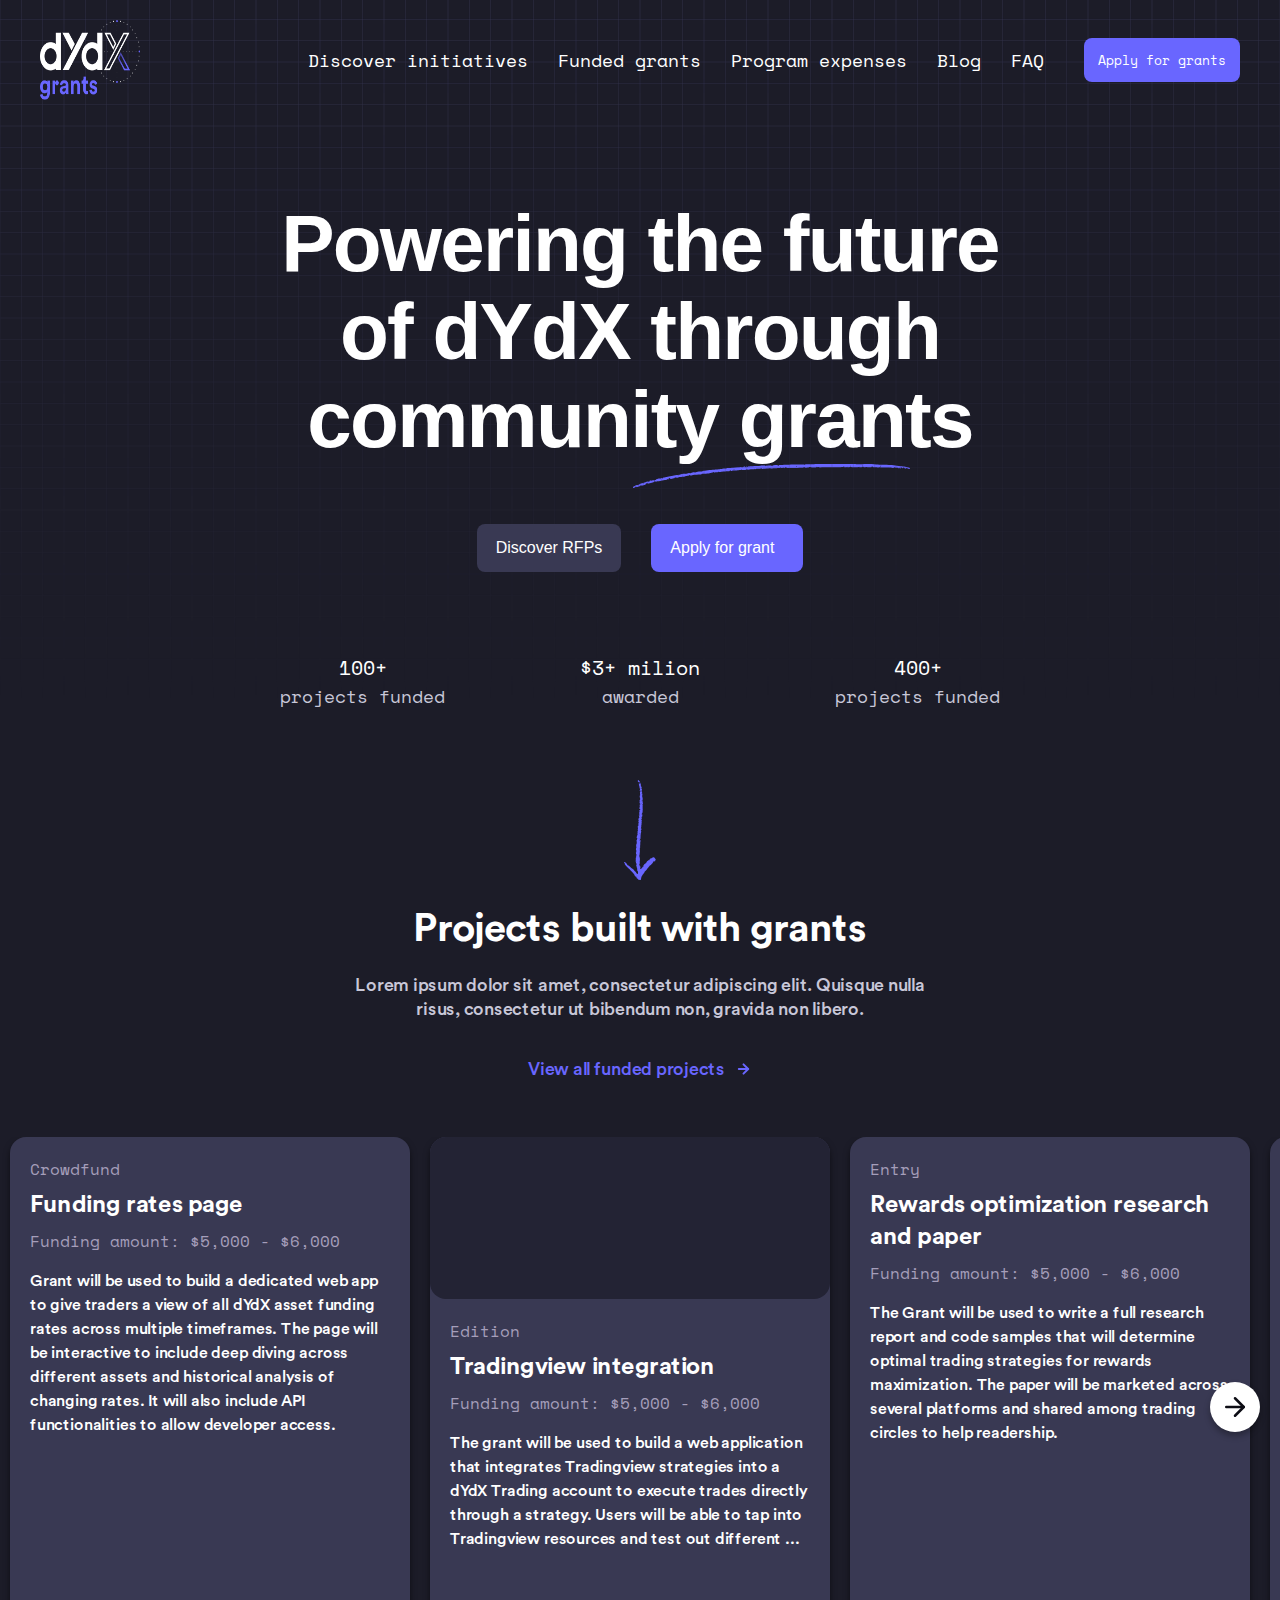
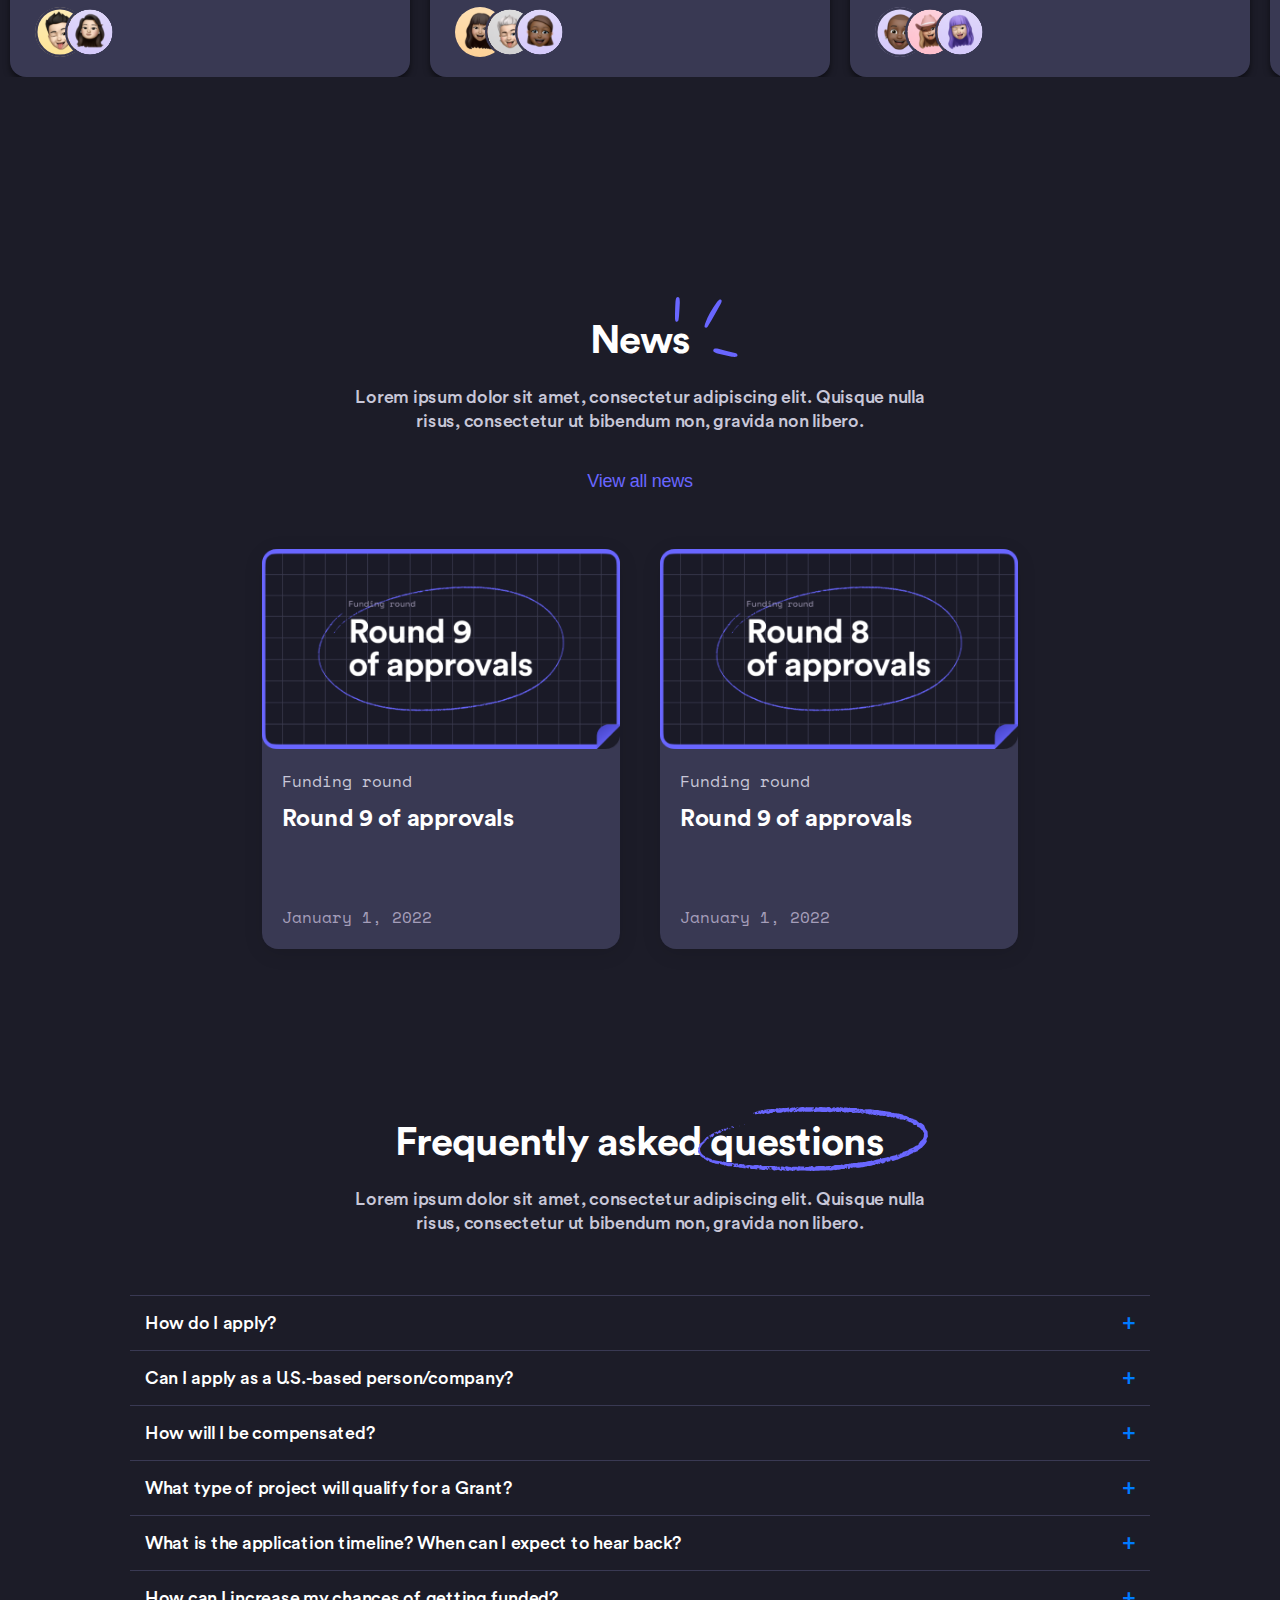
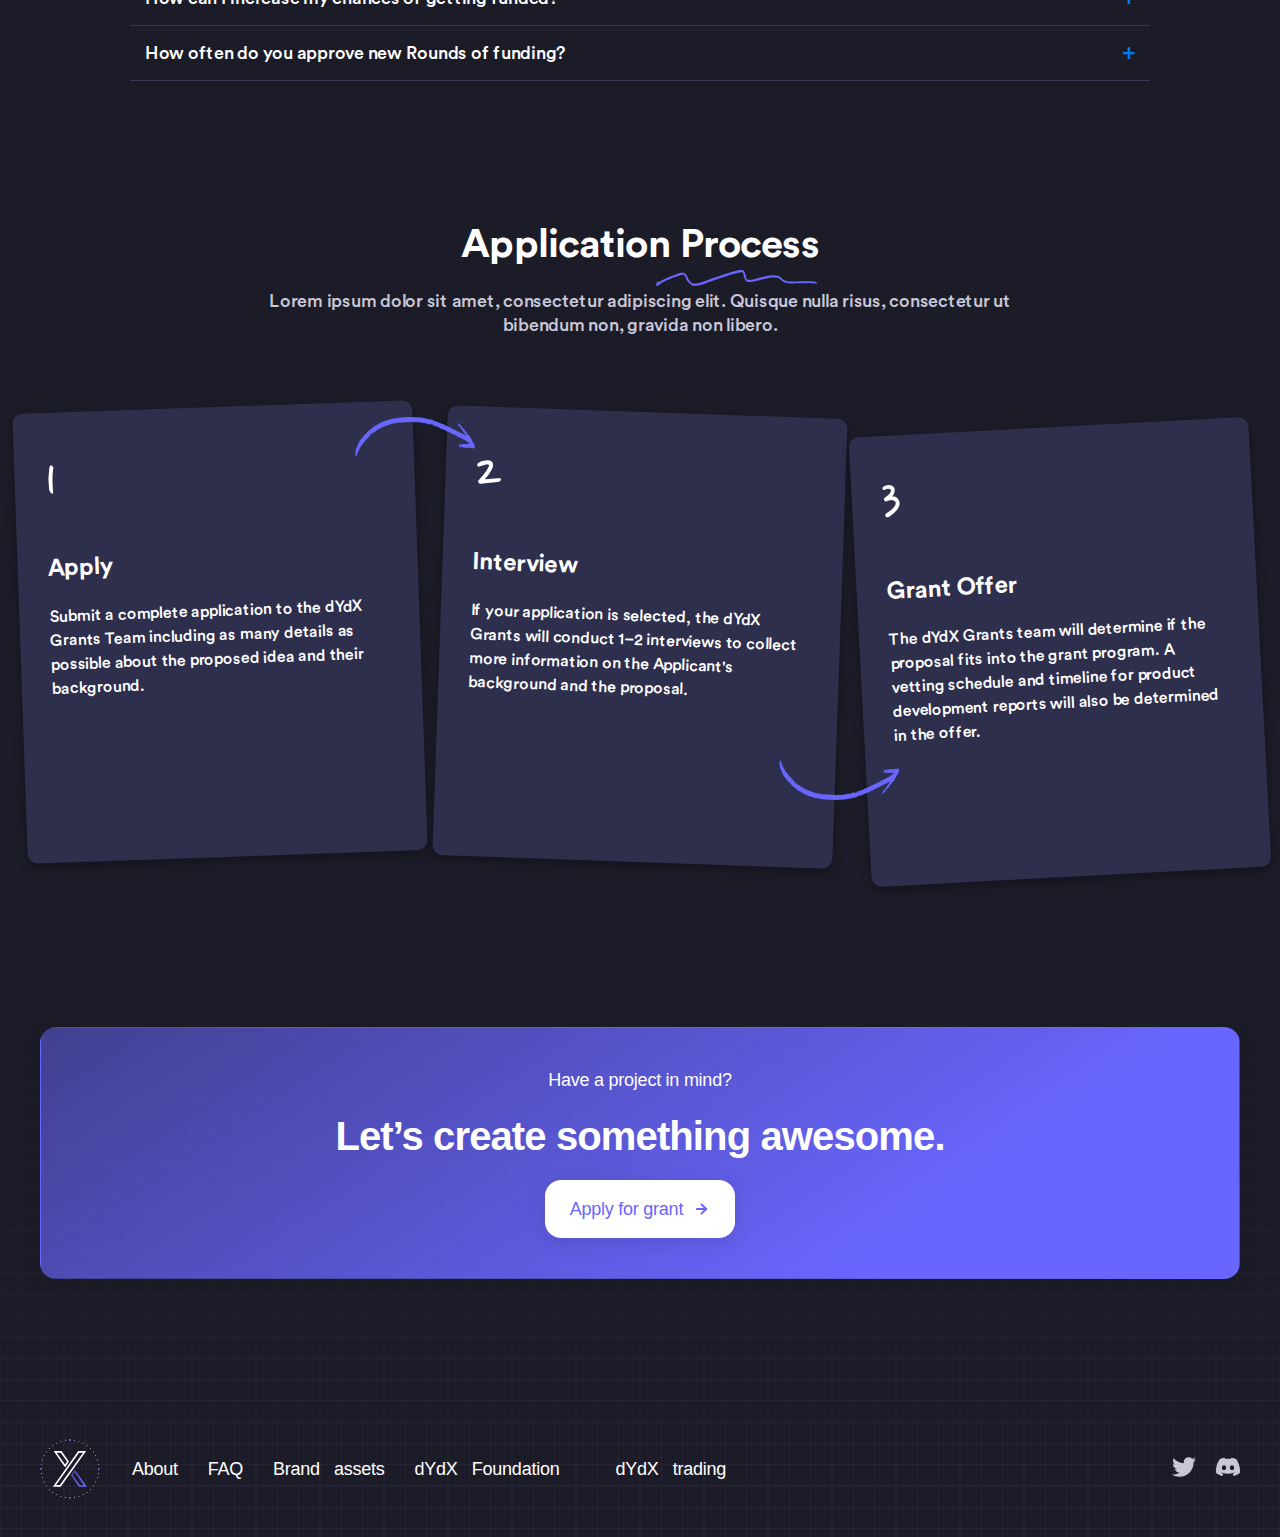
==== commit dfb7efbb: "linklar ulandi" ====
--- a/index.html
+++ b/index.html
@@ -19,9 +19,9 @@
                         <li>
                             <a href="./pages/about.html">Discover initiatives</a>
                             <a href="./pages/Funded_grants.html">Funded grants</a>
-                            <a href="./index.html">Program expenses</a>
-                            <a href="./pages/Blog.html">Blog</a>
-                            <a href="./pages/FAQ.html">FAQ</a>
+                            <a href="./pages/FAQ.html">Program expenses</a>
+                            <a href="./pages/Bilol.html">Blog</a>
+                            <a href="./pages/Amirbek2.html">FAQ</a>
                         </li>
                     </ul>
                     <button class="btn">Apply <span>for grants</span></button>
@@ -63,9 +63,9 @@
             <div class="side-menu-links">
                 <a href="./pages/about.html">Discover initiatives</a>
                 <a href="./pages/Funded_grants.html">Funded grants</a>
-                <a href="./index.html">Program expenses</a>
-                <a href="./pages/Blog.html">Blog</a>
-                <a href="./pages/FAQ.html">FAQ</a>
+                <a href="./pages/FAQ.html">Program expenses</a>
+                <a href="./pages/Bilol.html">Blog</a>
+                <a href="./pages/Amirbek2.html">FAQ</a>
             </div>
             <div class="side-menu-footer">
                 <img src="./assets/icons/Twitter_Negative.svg" alt="">
@@ -322,12 +322,16 @@
                 <img src="./assets/images/masterAvatar.svg" alt="">
                 <div class="footer-text-links">
                     <ul>
-                        <li><a href="#">About</a></li>
-                        <li><a href="#">FAQ</a></li>
-                        <li><a href="#">Brand &nbsp; assets</a></li>
-                        <li><a href="#">dYdX &nbsp; Foundation <img src="./assets/icons/fi_external-link.svg"
-                                    alt=""></a></li>
-                        <li><a href="#">dYdX &nbsp; trading <img src="./assets/icons/fi_external-link.svg" alt=""></a>
+                        <li><a href="./about.html">About</a></li>
+                        <li><a href="./Amirbek2.html">FAQ</a></li>
+                        <li><a href="./Temur.html">Brand &nbsp; assets</a></li>
+                        <li>
+                          <a href="./Mirabbos.html">dYdX &nbsp; Foundation
+                            <img src="./assets/icons/fi_external-link.svg" alt="" /></a>
+                        </li>
+                        <li>
+                          <a href="#">dYdX &nbsp; trading
+                            <img src="./assets/icons/fi_external-link.svg" alt="" /></a>
                         </li>
                     </ul>
                     <div class="footer-text-links-social">
--- a/scss/main.css
+++ b/scss/main.css
@@ -3,7 +3,7 @@
 @import url("https://fonts.googleapis.com/css2?family=DM+Sans:ital,opsz,wght@0,9..40,100..1000;1,9..40,100..1000&family=Flow+Circular&family=Krub:ital,wght@0,200;0,300;0,400;0,500;0,600;0,700;1,200;1,300;1,400;1,500;1,600;1,700&family=Montserrat:ital,wght@0,100..900;1,100..900&family=Nanum+Pen+Script&family=Nunito:ital,wght@0,200..1000;1,200..1000&family=Quicksand:wght@300..700&family=Rubik:ital,wght@0,300..900;1,300..900&family=Source+Serif+4:ital,opsz,wght@0,8..60,200..900;1,8..60,200..900&display=swap");
 header {
   width: 100%;
-  height: 100vh;
+  height: 700px;
   background-image: url("../../assets/images/Grid-Top.svg");
   background-position: center;
   background-size: cover;
@@ -1308,7 +1308,7 @@
 }
 
 body {
-  font-family: "Circular Std", sans-serif;
+  font-family: "Circular", sans-serif;
 }
 
 .header_funded {
@@ -1542,7 +1542,7 @@
 
 .footer {
   width: 100%;
-  height: 75vh;
+  height: 550px;
   background-image: url("../../assets/images/Grid-Bottom.svg");
   background-size: cover;
   background-position: center;
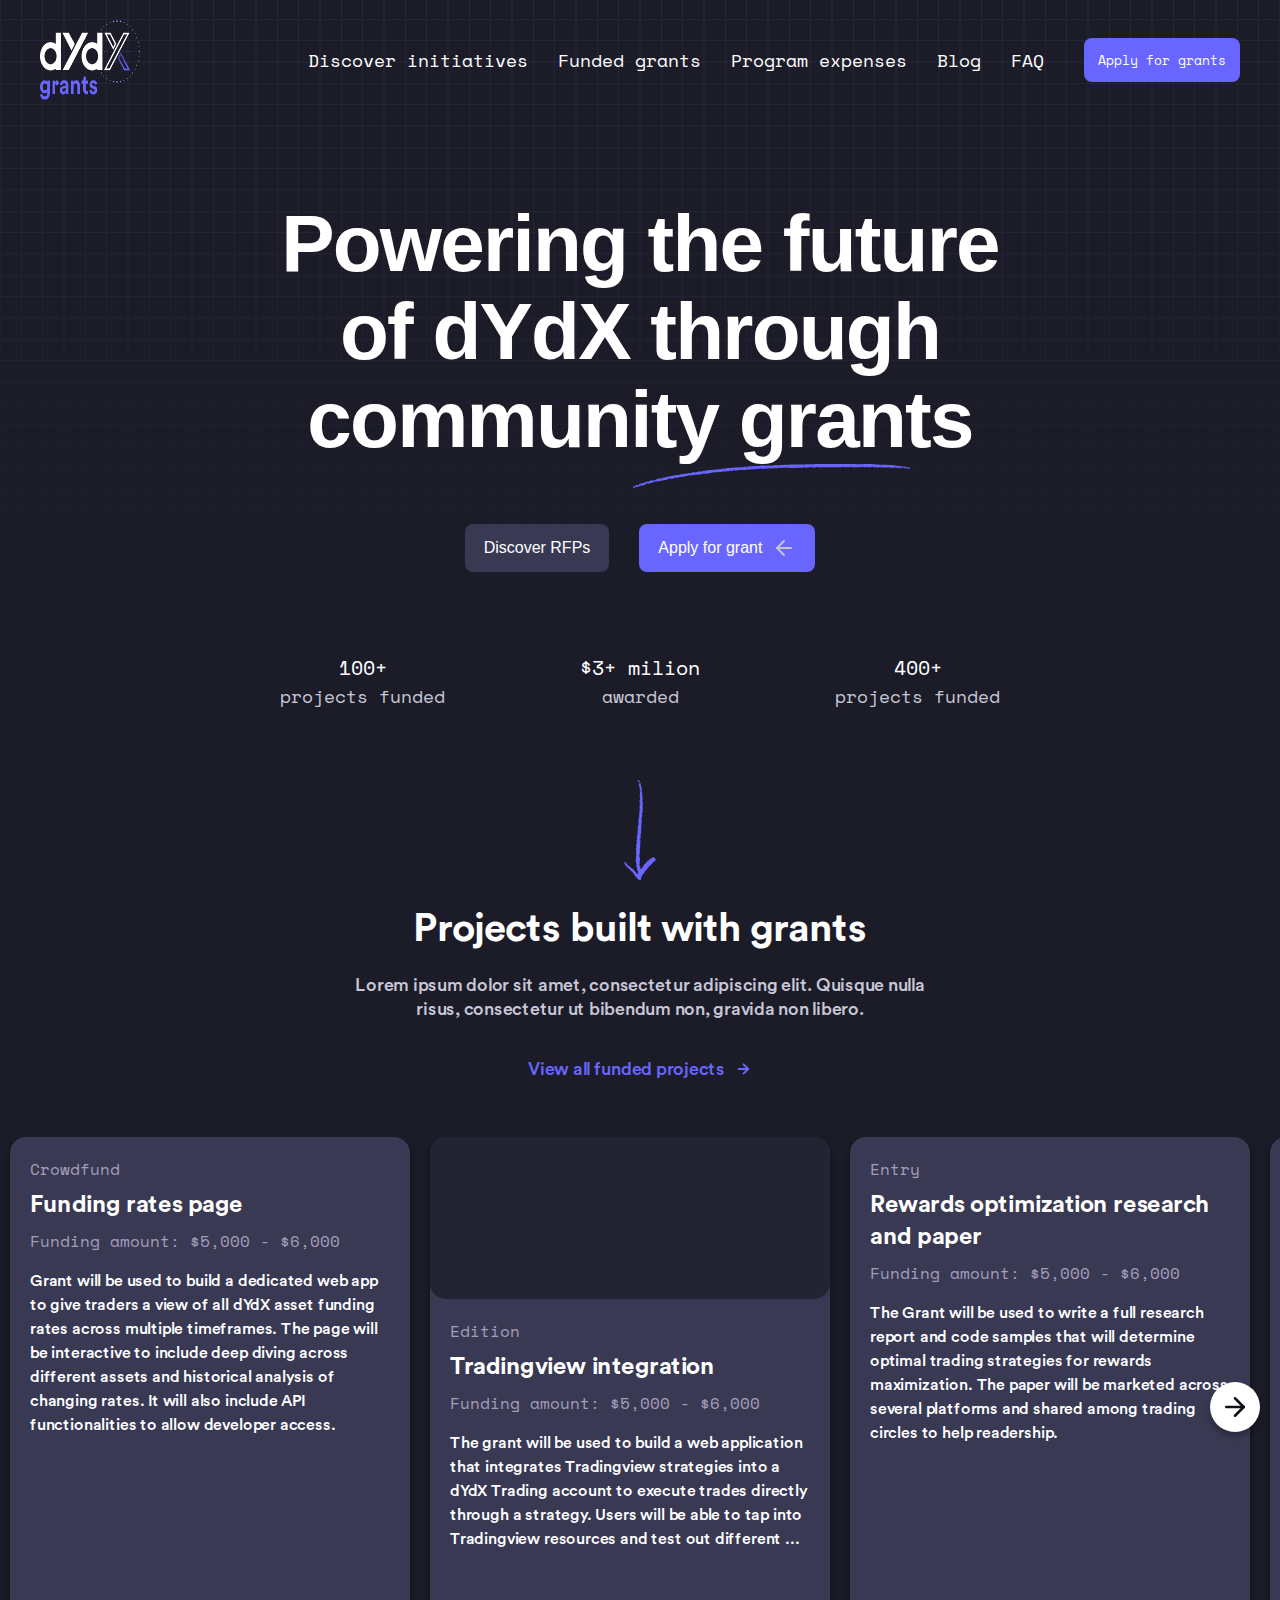
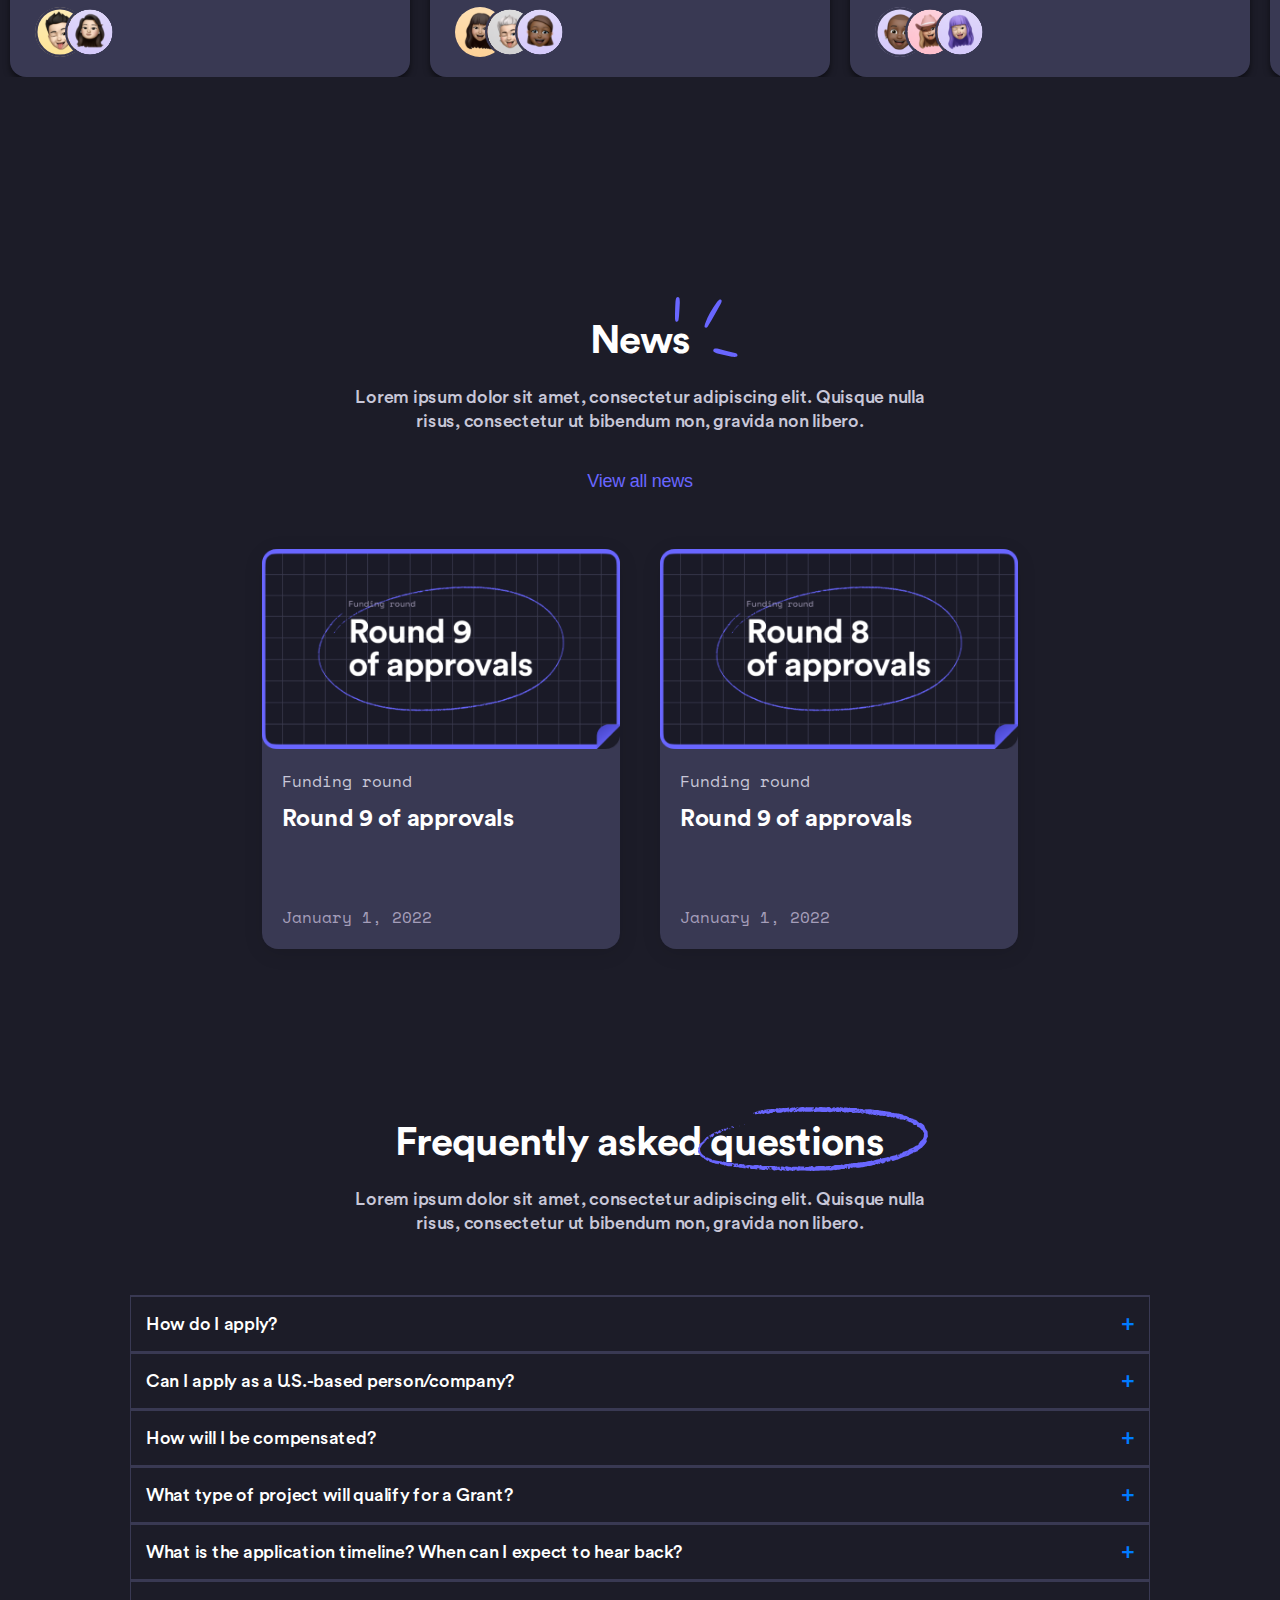
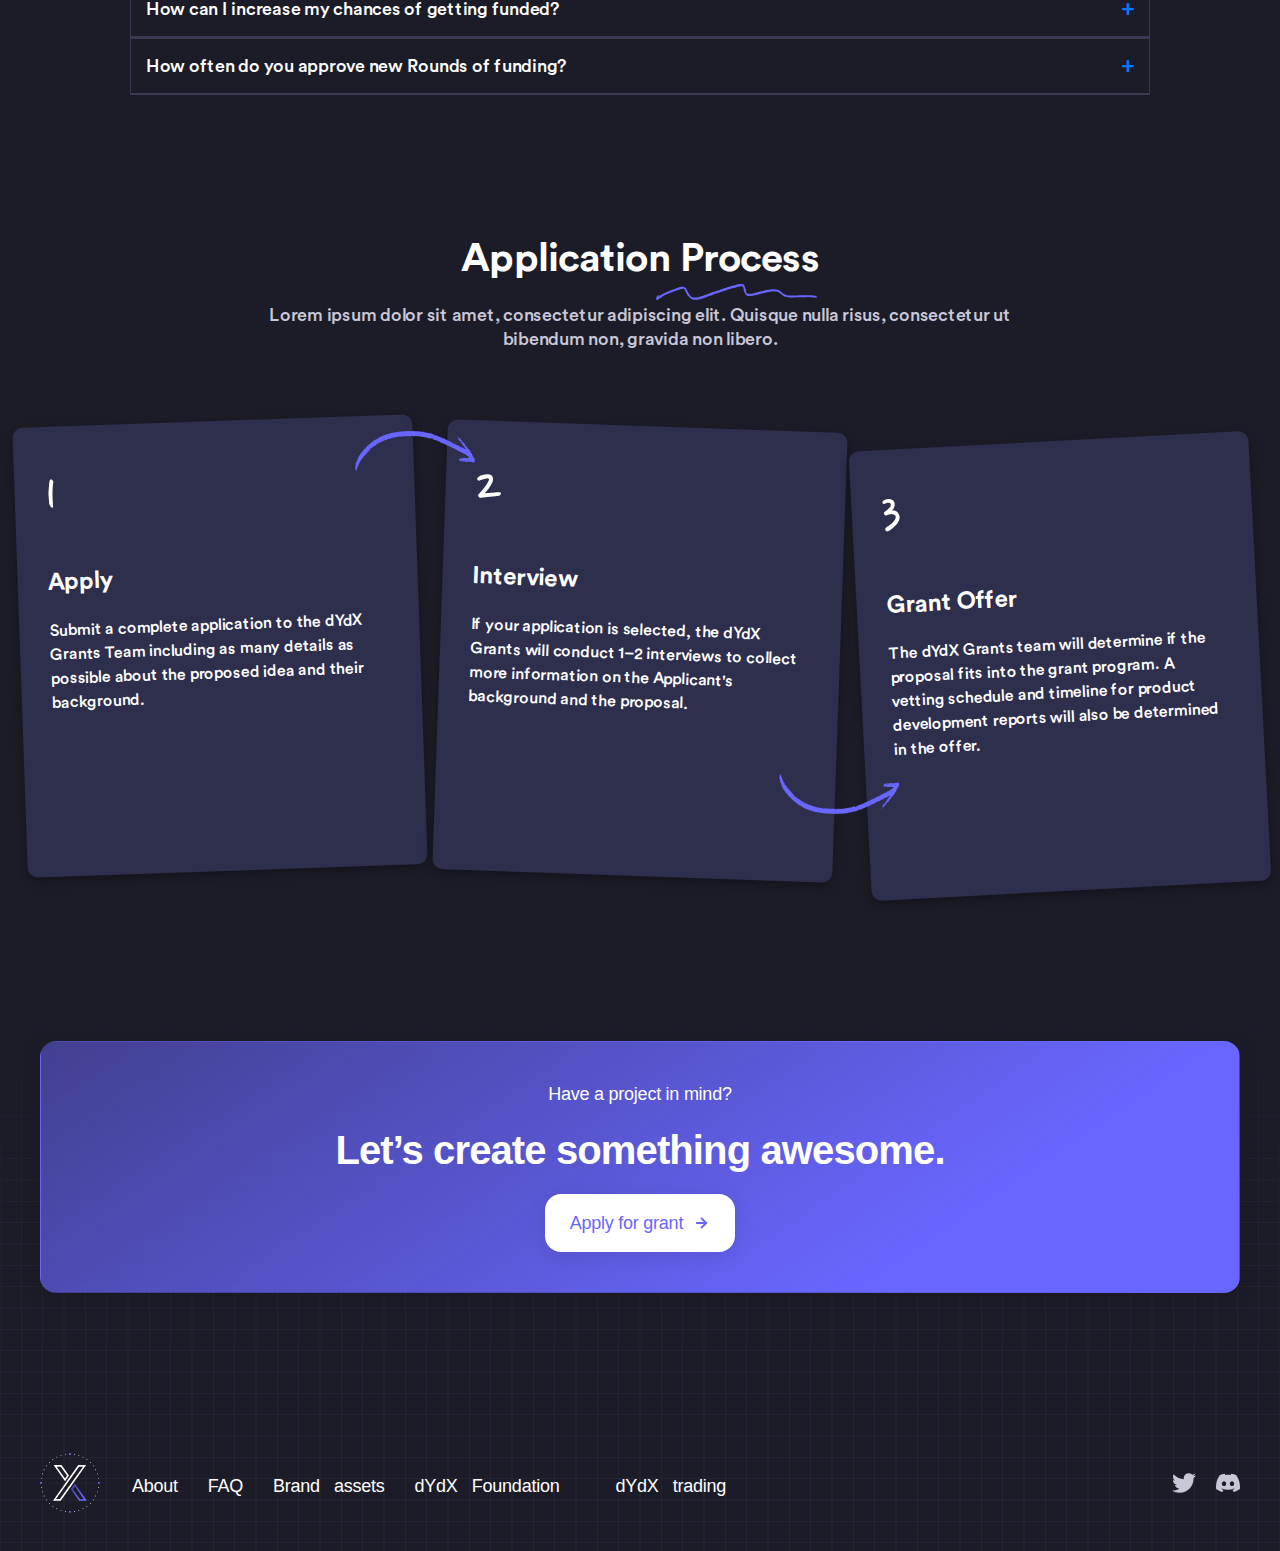
==== commit eb906991: "Jane Cooper" ====
--- a/index.html
+++ b/index.html
@@ -319,14 +319,14 @@
                 <button>Apply for grant <img src="./assets/icons/fi_arrow-right2.svg" alt=""></button>
             </div>
             <div class="footer-text">
-                <img src="./assets/images/masterAvatar.svg" alt="">
+               <a href="./index.html"><img src="./assets/images/masterAvatar.svg" alt=""></a>
                 <div class="footer-text-links">
                     <ul>
-                        <li><a href="./about.html">About</a></li>
-                        <li><a href="./Amirbek2.html">FAQ</a></li>
-                        <li><a href="./Temur.html">Brand &nbsp; assets</a></li>
+                        <li><a href="./pages/about.html">About</a></li>
+                        <li><a href="./pages/Amirbek2.html">FAQ</a></li>
+                        <li><a href="./pages/Temur.html">Brand &nbsp; assets</a></li>
                         <li>
-                          <a href="./Mirabbos.html">dYdX &nbsp; Foundation
+                          <a href="./pages/Mirabbos.html">dYdX &nbsp; Foundation
                             <img src="./assets/icons/fi_external-link.svg" alt="" /></a>
                         </li>
                         <li>
--- a/scss/main.css
+++ b/scss/main.css
@@ -27,6 +27,8 @@
   display: flex;
   justify-content: space-between;
   align-items: center;
+  height: -moz-fit-content;
+  height: fit-content;
 }
 header .logo {
   width: 100px;
@@ -47,6 +49,7 @@
 header nav ul {
   display: flex;
   gap: 40px;
+  margin: 0 !important;
 }
 header nav ul li {
   display: flex;
@@ -449,7 +452,7 @@
   line-height: 24px;
   letter-spacing: -0.014em;
   text-align: center;
-  color: #C8C7D8;
+  color: #c8c7d8;
   margin-bottom: 20px;
 }
 .projects-text a {
@@ -468,7 +471,7 @@
   line-height: 24px;
   letter-spacing: -0.014em;
   text-align: center;
-  color: #6966FF;
+  color: #6966ff;
   text-decoration: none;
   display: flex;
   justify-content: center;
@@ -559,7 +562,7 @@
   font-weight: 400;
   line-height: 24px;
   text-align: left;
-  color: #A59EBA;
+  color: #a59eba;
 }
 .projects .card-text h2 {
   font-family: "Circular", sans-serif;
@@ -578,7 +581,7 @@
   justify-content: start;
   margin-bottom: 16px;
   gap: 10px;
-  color: #A59EBA;
+  color: #a59eba;
 }
 .projects .card-text-funding b {
   font-family: "Space Mono", sans-serif;
@@ -586,7 +589,7 @@
   font-weight: 400;
   line-height: 24px;
   text-align: left;
-  color: #A59EBA;
+  color: #a59eba;
 }
 .projects .card-text p {
   font-family: "Circular", sans-serif;
@@ -605,7 +608,7 @@
   padding: 10px;
   width: 50px;
   height: 50px;
-  background: #FFFFFF;
+  background: #ffffff;
   border: none;
   border-radius: 100px;
   cursor: pointer;
@@ -687,7 +690,7 @@
   line-height: 24px;
   letter-spacing: -0.014em;
   text-align: center;
-  color: #C8C7D8;
+  color: #c8c7d8;
   margin-bottom: 20px;
 }
 .news-text a {
@@ -706,7 +709,7 @@
   line-height: 24px;
   letter-spacing: -0.014em;
   text-align: center;
-  color: #6966FF;
+  color: #6966ff;
   text-decoration: none;
   display: flex;
   justify-content: center;
@@ -769,7 +772,7 @@
   font-weight: 400;
   line-height: 24px;
   text-align: left;
-  color: #C8C7D8;
+  color: #c8c7d8;
 }
 .news-cards .news-card-text h4 {
   font-family: "Circular", sans-serif;
@@ -788,7 +791,7 @@
   font-weight: 400;
   line-height: 24px;
   text-align: left;
-  color: #A59EBA;
+  color: #a59eba;
 }
 
 .questions {
@@ -851,7 +854,7 @@
   line-height: 24px;
   letter-spacing: -0.014em;
   text-align: center;
-  color: #C8C7D8;
+  color: #c8c7d8;
   margin-bottom: 60px;
 }
 .questions .accordion {
@@ -896,10 +899,10 @@
   display: none;
   padding: 15px;
   background: transparent;
-  border-left: 4px solid #007BFF;
+  border-left: 4px solid #007bff;
 }
 .questions .icon {
-  color: #007BFF;
+  color: #007bff;
   font-size: 24px;
   transition: transform 0.2s ease;
 }
@@ -966,7 +969,7 @@
   line-height: 24px;
   letter-spacing: -0.014em;
   text-align: center;
-  color: #C8C7D8;
+  color: #c8c7d8;
   margin-bottom: 60px;
 }
 .application .application-process {
@@ -1101,22 +1104,395 @@
           text-decoration-skip-ink: none;
 }
 
-@keyframes extend-line {
-  0% {
-    width: 0;
-    opacity: 1;
-  }
-  100% {
-    width: 20px;
-    opacity: 1;
-  }
-}
+.amirbek {
+  height: 130px;
+}
+.amirbek .header-nav .btn:hover {
+  color: #fff;
+}
+.amirbek-text {
+  display: flex;
+  flex-direction: column;
+  justify-content: center;
+  align-items: center;
+  color: #fff;
+}
+.amirbek-text h4 {
+  font-family: "Circular", sans-serif;
+  font-size: 60px;
+  font-weight: 700;
+  line-height: 72px;
+  letter-spacing: -0.022em;
+  text-align: center;
+  text-underline-position: from-font;
+  -webkit-text-decoration-skip-ink: none;
+          text-decoration-skip-ink: none;
+  margin-top: 50px;
+  margin-bottom: 150px;
+}
+
+.amirbek-accordion {
+  width: 80%;
+  margin: 0 auto;
+  margin-bottom: 100px;
+}
+.amirbek-accordion h3 {
+  font-family: "Circular", sans-serif;
+  font-size: 24px;
+  font-weight: 700;
+  line-height: 32px;
+  letter-spacing: -0.019em;
+  text-align: left;
+  text-underline-position: from-font;
+  -webkit-text-decoration-skip-ink: none;
+          text-decoration-skip-ink: none;
+  color: #fff;
+  margin-bottom: 30px;
+}
+
+.accordion-item {
+  background-color: #1c1c28;
+  color: #fff;
+  border: 1px solid #393953;
+}
+.accordion-item .accordion-header {
+  border-bottom: 1px solid #393953;
+}
+.accordion-item .accordion-button {
+  background-color: transparent;
+  color: #fff;
+  padding: 20px 0;
+}
+.accordion-item .accordion-button::after {
+  color: #fff;
+}
+.accordion-item .accordion-button .bi {
+  color: white;
+}
+.accordion-item .accordion-body {
+  border-top: 1px solid #393953;
+  border-bottom: 1px solid #393953;
+}
+
+.accordion-flush .accordion-item .accordion-button {
+  box-shadow: none !important;
+}
+
+.accordion-button:not(.collapsed)::after {
+  background-image: none;
+  content: "+";
+  font-size: 25px;
+  transform: scale(1.1) rotate(45deg) !important;
+  transition: all 0.2s ease-in-out;
+}
+
+.accordion-button::after {
+  background-image: none;
+  content: "+";
+  font-size: 24px;
+  transform: translate(0, 0) !important;
+  transition: all 0.2s ease-in-out;
+}
+
+.header-nav-amir {
+  margin-bottom: 50px;
+}
+
+.amir-header {
+  width: 80%;
+  margin: 0 auto;
+  display: flex;
+  flex-direction: column;
+  align-items: center;
+}
+@media (max-width: 600px) {
+  .amir-header {
+    width: 90%;
+  }
+}
+.amir-header-img {
+  display: flex;
+  width: 100%;
+  height: 100%;
+}
+.amir-header-img-button {
+  margin-top: 30px;
+  cursor: pointer;
+  height: 48px;
+  padding: 12px;
+  border-radius: 100px;
+  background-color: #393953;
+}
+.amir-header-img-button img {
+  width: 24px;
+  height: 24px;
+  -o-object-fit: cover;
+     object-fit: cover;
+}
+@media (max-width: 600px) {
+  .amir-header-img-button {
+    display: none;
+  }
+}
+.amir-header-img-avatar {
+  width: 220px;
+  height: 220px;
+  margin: 0 auto;
+}
+.amir-header-text {
+  display: flex;
+  flex-direction: column;
+  gap: 20px;
+}
+.amir-header-text h3 {
+  font-family: "Circular", sans-serif;
+  font-size: 60px;
+  font-weight: 700;
+  line-height: 72px;
+  letter-spacing: -0.022em;
+  text-align: center;
+  text-underline-position: from-font;
+  -webkit-text-decoration-skip-ink: none;
+          text-decoration-skip-ink: none;
+  color: #fff;
+}
+.amir-header-text-about {
+  display: flex;
+  flex-direction: column;
+  align-items: start;
+  gap: 20px;
+}
+.amir-header-text-about b {
+  font-family: "Circular", sans-serif;
+  font-size: 24px;
+  font-weight: 700;
+  line-height: 32px;
+  letter-spacing: -0.019em;
+  text-align: start;
+  text-underline-position: from-font;
+  -webkit-text-decoration-skip-ink: none;
+          text-decoration-skip-ink: none;
+  color: #fff;
+}
+.amir-header-text-about p {
+  font-family: "Circular", sans-serif;
+  font-size: 16px;
+  font-weight: 450;
+  line-height: 24px;
+  letter-spacing: -0.011em;
+  text-align: start;
+  text-underline-position: from-font;
+  -webkit-text-decoration-skip-ink: none;
+          text-decoration-skip-ink: none;
+  color: #fff;
+}
+.amir-header-text-links {
+  display: flex;
+  flex-direction: column;
+  justify-content: start;
+  align-items: start;
+  gap: 20px;
+}
+.amir-header-text-links b {
+  font-family: "Circular", sans-serif;
+  font-size: 24px;
+  font-weight: 700;
+  line-height: 32px;
+  letter-spacing: -0.019em;
+  text-align: start;
+  text-underline-position: from-font;
+  -webkit-text-decoration-skip-ink: none;
+          text-decoration-skip-ink: none;
+  color: #fff;
+}
+.amir-header-text-links-link {
+  display: flex;
+  align-items: center;
+  justify-content: center;
+  gap: 20px;
+}
+.amir-header-text-links-link-img a {
+  padding: 8px 20px 8px 8px;
+  background-color: #393953;
+  border-radius: 100px;
+  cursor: pointer;
+  display: flex;
+  align-items: center;
+  gap: 8px;
+  color: #fff;
+}
+.amir-header-text-links-link-img a img {
+  width: 24px;
+  height: 24px;
+}
+@media (max-width: 600px) {
+  .amir-header-text-links-link {
+    width: 100%;
+    flex-wrap: wrap;
+  }
+}
+@media (max-width: 500px) {
+  .amir-header-text-links-link {
+    justify-content: start;
+    align-items: start;
+  }
+}
+
+.footer .amirbek1-footer {
+  display: none;
+}
+@media (max-width: 600px) {
+  .footer .amirbek1-footer {
+    display: block;
+  }
+  .footer .amirbek1-footer button {
+    margin: 0 auto;
+    gap: 10px;
+    margin-top: 10px;
+  }
+}
+
+.amirbek1 {
+  width: 100%;
+  margin-bottom: 60px;
+  height: auto;
+}
+@media (max-width: 850px) {
+  .amirbek1 {
+    margin-bottom: 520px;
+  }
+}
+.amirbek1 h4 {
+  margin-top: 60px;
+  margin-bottom: 40px;
+  font-family: "Circular", sans-serif;
+  font-size: 50px;
+  font-weight: 700;
+  line-height: 72px;
+  letter-spacing: -0.022em;
+  text-align: center;
+  text-underline-position: from-font;
+  -webkit-text-decoration-skip-ink: none;
+          text-decoration-skip-ink: none;
+  color: #fff;
+}
+.amirbek1-cards {
+  width: 80%;
+  height: 450px;
+  margin: 0 auto;
+  display: flex;
+  justify-content: center;
+  align-items: center;
+  gap: 30px;
+}
+@media (max-width: 850px) {
+  .amirbek1-cards {
+    flex-wrap: wrap;
+  }
+}
+.amirbek1-cards-card {
+  background-color: #393953;
+  width: calc(50% - 30px);
+  height: 100%;
+  border-radius: 10px;
+  display: flex;
+  flex-direction: column;
+  justify-content: space-between;
+  align-items: start;
+  gap: 20px;
+}
+@media (max-width: 850px) {
+  .amirbek1-cards-card {
+    width: 100%;
+  }
+}
+.amirbek1-cards-card-text {
+  width: 100%;
+  height: 100%;
+  display: flex;
+  flex-direction: column;
+  justify-content: start;
+  align-items: start;
+  gap: 20px;
+}
+.amirbek1-cards-card-text .amirbek1-img {
+  width: 100%;
+  height: 30%;
+  background-color: #232334;
+  z-index: 3;
+  border-radius: 10px;
+}
+.amirbek1-cards-card-text-header {
+  padding: 24px;
+  display: flex;
+  flex-direction: column;
+  align-items: start;
+  gap: 20px;
+}
+.amirbek1-cards-card-text-header p {
+  font-family: " Space Mono", sans-serif;
+  font-size: 16px;
+  font-weight: 400;
+  line-height: 24px;
+  text-align: left;
+  text-underline-position: from-font;
+  -webkit-text-decoration-skip-ink: none;
+          text-decoration-skip-ink: none;
+  color: #A59EBA;
+}
+.amirbek1-cards-card-text-header b {
+  font-family: "Circular", sans-serif;
+  font-size: 24px;
+  font-weight: 700;
+  line-height: 32px;
+  letter-spacing: -0.019em;
+  text-align: left;
+  text-underline-position: from-font;
+  -webkit-text-decoration-skip-ink: none;
+          text-decoration-skip-ink: none;
+  color: #fff;
+}
+.amirbek1-cards-card-text-header .amirbek1-card-text {
+  display: flex;
+  align-items: center;
+  gap: 10px;
+}
+.amirbek1-cards-card-img {
+  margin: 24px;
+  position: relative;
+}
+.amirbek1-cards-card-img img:nth-child(1) {
+  position: absolute;
+  bottom: 0;
+  left: 0;
+}
+.amirbek1-cards-card-img img:nth-child(2) {
+  position: absolute;
+  bottom: 0;
+  left: 25px;
+}
+.amirbek1-cards-card-img img:nth-child(3) {
+  position: absolute;
+  bottom: 0;
+  left: 50px;
+}
+
 header .header-title {
   width: 65%;
   margin: 0 auto;
   margin-top: 200px;
   text-align: center;
 }
+@media (max-width: 800px) {
+  header .header-title {
+    width: 80%;
+  }
+}
+@media (max-width: 600px) {
+  header .header-title {
+    width: 95%;
+  }
+}
 header .header-title h1 {
   font-family: "Circular";
   font-size: 80px;
@@ -1128,9 +1504,17 @@
   margin-top: 50px;
   margin-bottom: 40px;
 }
-@media (max-width: 700px) {
+@media (max-width: 800px) {
   header .header-title h1 {
+    width: 100%;
+    font-size: 70px;
+  }
+}
+@media (max-width: 600px) {
+  header .header-title h1 {
+    width: 100%;
     font-size: 50px;
+    line-height: 50px;
   }
 }
 header .header-title b {
@@ -1185,12 +1569,9 @@
   overflow-x: hidden;
 }
 
-.categories-images {
-  margin-left: 100px;
-}
 @media (max-width: 500px) {
   .categories-images {
-    margin-left: 0px;
+    padding: 20px;
   }
 }
 
@@ -1203,18 +1584,20 @@
 }
 .categories-about .contiainer {
   width: 100%;
+  height: auto;
 }
 .categories-about .categories-about-card {
+  position: relative;
   background-color: #393953;
-  padding: 40px 20px;
   width: 90%;
-  height: 200px;
-  color: #fff;
+  margin: 0 auto;
+  height: auto;
+  color: #fff;
+  padding: 40px;
   border-radius: 20px;
   display: flex;
   justify-content: center;
   align-items: center;
-  gap: 50px;
   margin-bottom: 20px;
 }
 .categories-about .categories-about-card:hover {
@@ -1222,13 +1605,29 @@
   transition: all 0.3s ease;
   transform: scale(1.01);
 }
-@media (max-width: 500px) {
+@media (max-width: 700px) {
   .categories-about .categories-about-card {
-    height: 300px;
-    width: 500px;
-    padding: 60px 40px;
     flex-direction: column;
-  }
+    justify-content: start;
+    align-items: start;
+  }
+}
+.categories-about .categories-about-card .categories-about-card-button {
+  position: absolute;
+  top: 30px;
+  right: 40px;
+}
+@media (max-width: 700px) {
+  .categories-about .categories-about-card .categories-about-card-button {
+    position: relative;
+    left: 0.9%;
+    margin-bottom: 20px;
+  }
+}
+.categories-about .categories-about-card .categories-about-card-header {
+  width: 100%;
+  display: flex;
+  flex-direction: column;
 }
 .categories-about .categories-about-card .categories-about-card-header b {
   font-family: "Circular";
@@ -1237,15 +1636,12 @@
   line-height: 24px;
   letter-spacing: -0.014em;
   color: #C8C7D8;
-  position: relative;
   top: -20px;
 }
 .categories-about .categories-about-card button {
   padding: 8px 16px;
   background-color: #1C1C28;
-  border: 1px solid;
-  border-image-source: linear-gradient(360deg, rgba(255, 255, 255, 0) 50%, #FFFFFF 100%);
-  position: relative;
+  border: none;
   bottom: 50px;
   left: 0;
   border-radius: 16px;
@@ -1258,11 +1654,6 @@
   cursor: pointer;
   transition: all 0.3s ease;
 }
-@media (max-width: 500px) {
-  .categories-about .categories-about-card button {
-    width: 80%;
-  }
-}
 .categories-about .categories-about-card button:hover {
   box-shadow: #1C1C28 0px 4px 20px 0px;
 }
@@ -1275,13 +1666,20 @@
   color: #FFFFFF;
 }
 .categories-about .categories-about-card .fff {
+  width: 80%;
+  margin-top: 20px;
   position: relative;
-  bottom: -30px;
+  margin-bottom: 30px;
   font-family: "Circular";
   font-size: 18px;
   font-weight: 400;
   color: #fff;
 }
+@media (max-width: 700px) {
+  .categories-about .categories-about-card .fff {
+    width: 100%;
+  }
+}
 .categories-about .categories-about-card .fff span {
   color: transparent;
 }
@@ -1292,7 +1690,6 @@
 }
 .categories-about .categories-about-card .ff {
   position: relative;
-  bottom: -40px;
   color: #C8C7D8;
   font-family: "Space Mono";
   font-size: 16px;
@@ -1518,26 +1915,246 @@
     gap: 15px;
     align-items: center;
   }
-  .container .section .nav_bar .Growth, .container .section .nav_bar .Governance {
+  .container .section .nav_bar .Growth,
+  .container .section .nav_bar .Governance {
     display: none;
   }
 }
-.hero-fnt {
-  text-align: center;
+.container_1 {
+  max-width: 1380px;
+  margin: 0 auto;
+}
+.container_1 h1 {
+  margin-top: 60px;
+  font-size: 60px;
+  font-weight: 700;
+  line-height: 72px;
+  letter-spacing: -0.022em;
+  text-align: center;
+  margin-bottom: 24px;
+  color: #FFFFFF;
+}
+.container_1 .px_18 {
+  font-size: 18px;
+  font-weight: 400;
+  line-height: 24px;
+  letter-spacing: -0.014em;
+  text-align: center;
+  color: #C8C7D8;
+}
+@media (max-width: 680px) {
+  .container_1 .px_18 {
+    width: 80%;
+    margin: auto;
+  }
+}
+.container_1 h2 {
+  font-size: 40px;
+  font-weight: 700;
+  line-height: 48px;
+  letter-spacing: -0.022em;
+  text-align: center;
+  color: #FFFFFF;
+  padding: 90px 0 40px 0;
+}
+.container_1 .grid_container {
+  padding: 25px;
+  display: grid;
+  grid-template-columns: repeat(auto-fit, minmax(400px, 1fr));
+  max-width: 900px;
+  margin: auto;
+  gap: 25px;
+}
+.container_1 .grid_container .grid_item {
+  position: relative;
+  border: 1px solid #393953;
+  background-color: #232334;
+  border-radius: 16px;
+  padding: 85px 128px;
+}
+.container_1 .grid_container .grid_item:hover {
+  scale: 1.05;
+  transition: all 0.3s ease;
+  cursor: pointer;
+}
+.container_1 .grid_container .grid_item .logotip {
+  display: flex;
+  text-align: center;
+  margin: auto;
+}
+.container_1 .grid_container .grid_item .cloud {
+  position: absolute;
+  top: 16px;
+  right: 16px;
+}
+.container_1 .grid_container .item_2 {
+  background-color: #FFFFFF;
+  border: 1px solid #393953;
+  padding: 110px 128px;
+}
+.container_1 .grid_container .px_16 {
+  color: #FFFFFF;
+  font-size: 16px;
+  font-weight: 450;
+  line-height: 24px;
+  letter-spacing: -0.011em;
+  text-align: left;
+  margin-top: 24px;
+}
+.container_1 .px_40 {
+  margin-top: 80px;
+  margin-bottom: 40px;
+  font-size: 40px;
+  font-weight: 700;
+  line-height: 48px;
+  letter-spacing: -0.022em;
+  text-align: center;
+  color: #FFFFFF;
+}
+.container_1 .grid_container_1 {
+  display: flex;
+  align-items: center;
+  justify-content: center;
+  gap: 25px;
+}
+.container_1 .grid_container_1 .grid_item {
+  position: relative;
+  border: 1px solid #393953;
+  background-color: #232334;
+  border-radius: 16px;
+}
+.container_1 .grid_container_1 .grid_item:hover {
+  scale: 1.05;
+  transition: all 0.4s ease;
+  cursor: pointer;
+}
+.container_1 .grid_container_1 .grid_item .logotip {
+  display: flex;
+  text-align: center;
+  margin: auto;
+  padding: 46px 82px;
+}
+.container_1 .grid_container_1 .grid_item .cloud {
+  position: absolute;
+  top: 16px;
+  right: 16px;
+}
+.container_1 .grid_container_1 .item_2 {
+  background-color: #FFFFFF;
+  border: 1px solid #393953;
+}
+.container_1 .grid_container_1 .px_16 {
+  color: #FFFFFF;
+  font-size: 16px;
+  font-weight: 450;
+  line-height: 24px;
+  letter-spacing: -0.011em;
+  text-align: left;
+  margin-top: 24px;
+}
+.container_1 .px_20 {
+  font-size: 20px;
+  font-weight: 700;
+  line-height: 24px;
+  letter-spacing: -0.017em;
+  text-align: left;
+  margin: 80px 0 20px 0;
+  color: #FFFFFF;
+}
+.container_1 .px_16 {
+  color: #C8C7D8;
+  font-size: 16px;
+  font-weight: 400;
+  line-height: 24px;
+  letter-spacing: -0.011em;
+  text-align: left;
+}
+.container_1 .content {
+  max-width: 810px;
+  margin: auto;
+  margin-bottom: 90px;
+}
+
+@media (max-width: 880px) {
+  .container_1 .content {
+    max-width: 86%;
+    margin: auto;
+  }
+  .container_1 .grid_container_1 {
+    flex-direction: column;
+  }
+}
+footer .container .temur-footer {
+  display: none;
+}
+
+.header-faq {
+  width: 100%;
+  height: 50vh;
+}
+.header-faq .cotainer {
+  display: flex;
+  flex-direction: column;
+}
+.header-faq .hdr-faq {
+  display: flex;
+  justify-content: center;
+  align-items: center;
+  flex-direction: column;
+}
+.header-faq .hdr-faq h1 {
+  margin-bottom: 30px;
+  font-size: 40px;
   color: white;
 }
-
-.nvbr-mnu {
+.header-faq .hdr-faq-nav {
+  display: flex;
+  justify-content: center;
+  align-items: center;
+  gap: 30px;
+}
+.header-faq .hdr-faq-nav a {
+  color: white;
   text-decoration: none;
-  text-align: center;
+}
+
+.faq-sec {
+  width: 100%;
+  height: auto;
+}
+.faq-sec-cards {
+  width: 80%;
+  margin: 0 auto;
+  display: flex;
+  justify-content: center;
+  align-items: center;
+  flex-wrap: wrap;
+  gap: 20px;
+  margin-bottom: 20px;
+}
+.faq-sec-cards-card {
+  width: 100%;
+  padding: 20px;
+  display: flex;
+  flex-direction: column;
+  background-color: #393953;
+  border-radius: 10px;
+}
+.faq-sec-cards-card h2 {
+  margin-bottom: 10px;
   color: rgb(255, 255, 255);
-  margin-bottom: 50px;
-}
-
-.box {
-  width: 700px;
-  height: 130px;
-  background-color: 255;
+}
+.faq-sec-cards-card p {
+  display: flex;
+  justify-content: end;
+  margin-top: -20px;
+  color: white;
+}
+.faq-sec-cards-card h4 {
+  color: white;
+}
+.faq-sec-cards .faq-text h3 {
+  color: white;
 }
 
 .footer {
@@ -1639,6 +2256,7 @@
   display: flex;
   justify-content: start;
   align-items: center;
+  align-items: center;
   gap: 32px;
 }
 @media (max-width: 1000px) {
@@ -1654,8 +2272,9 @@
   }
 }
 .footer-text-links {
-  width: 100%;
-  display: flex;
+  width: 92.5%;
+  display: flex;
+  align-items: center;
   align-items: center;
   justify-content: space-between;
   gap: 20px;
@@ -1671,11 +2290,13 @@
 .footer-text-links ul {
   display: flex;
   gap: 30px;
+  margin: 0 !important;
   flex-wrap: wrap;
 }
 @media (max-width: 700px) {
   .footer-text-links ul {
     flex-direction: column;
+    padding-left: 0 !important;
     gap: 20px;
   }
 }
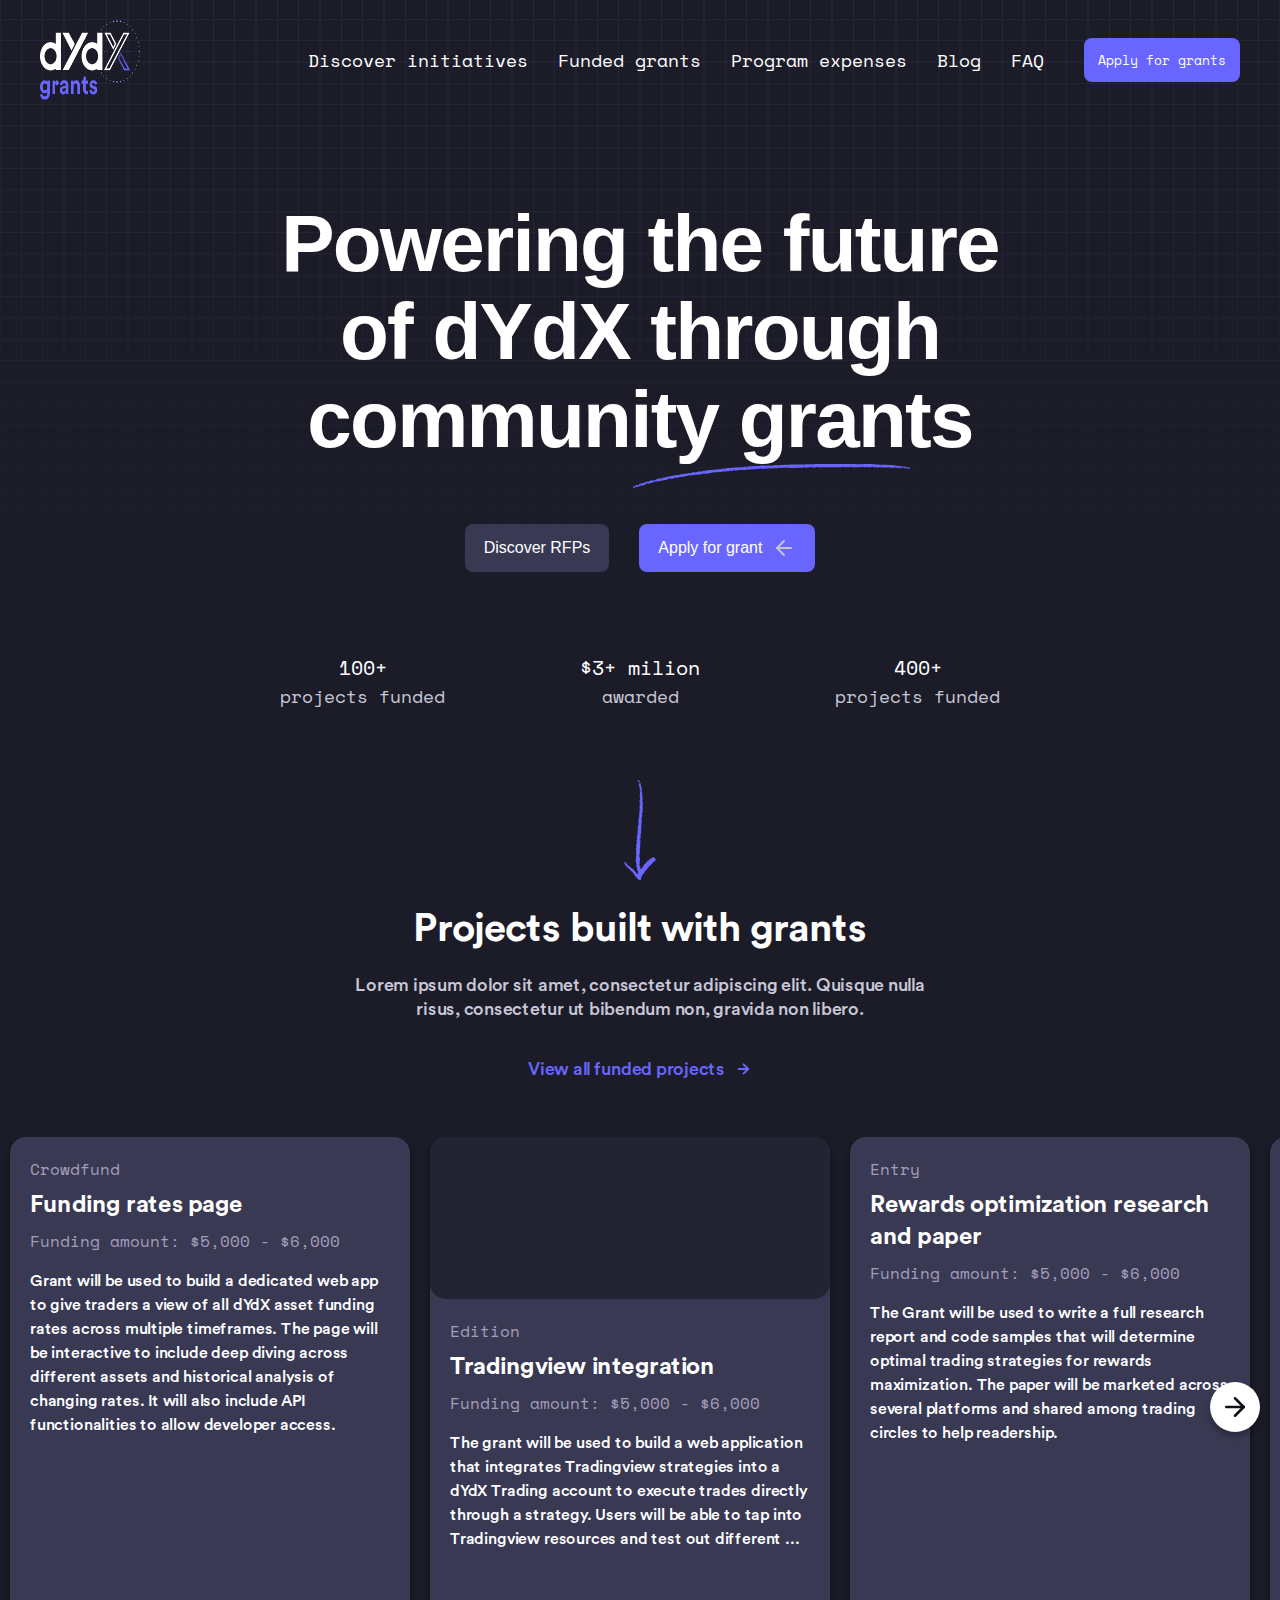
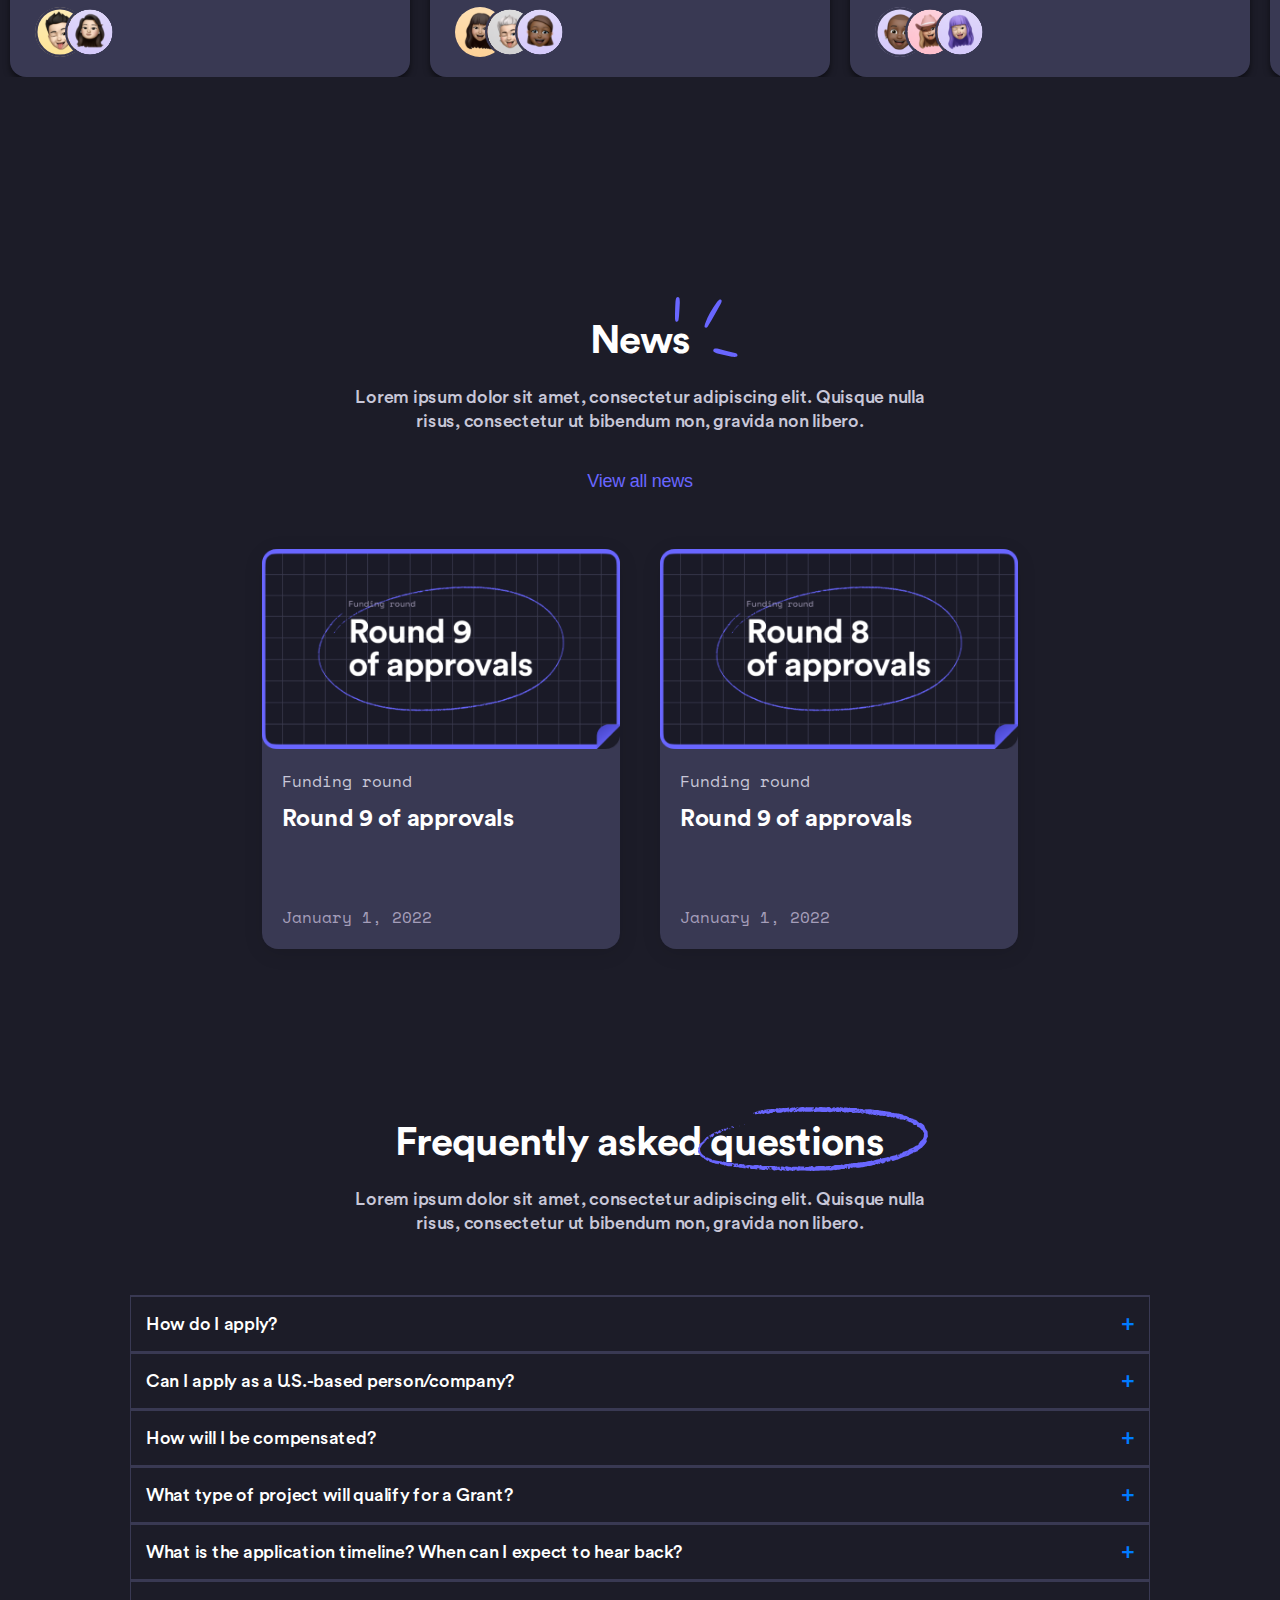
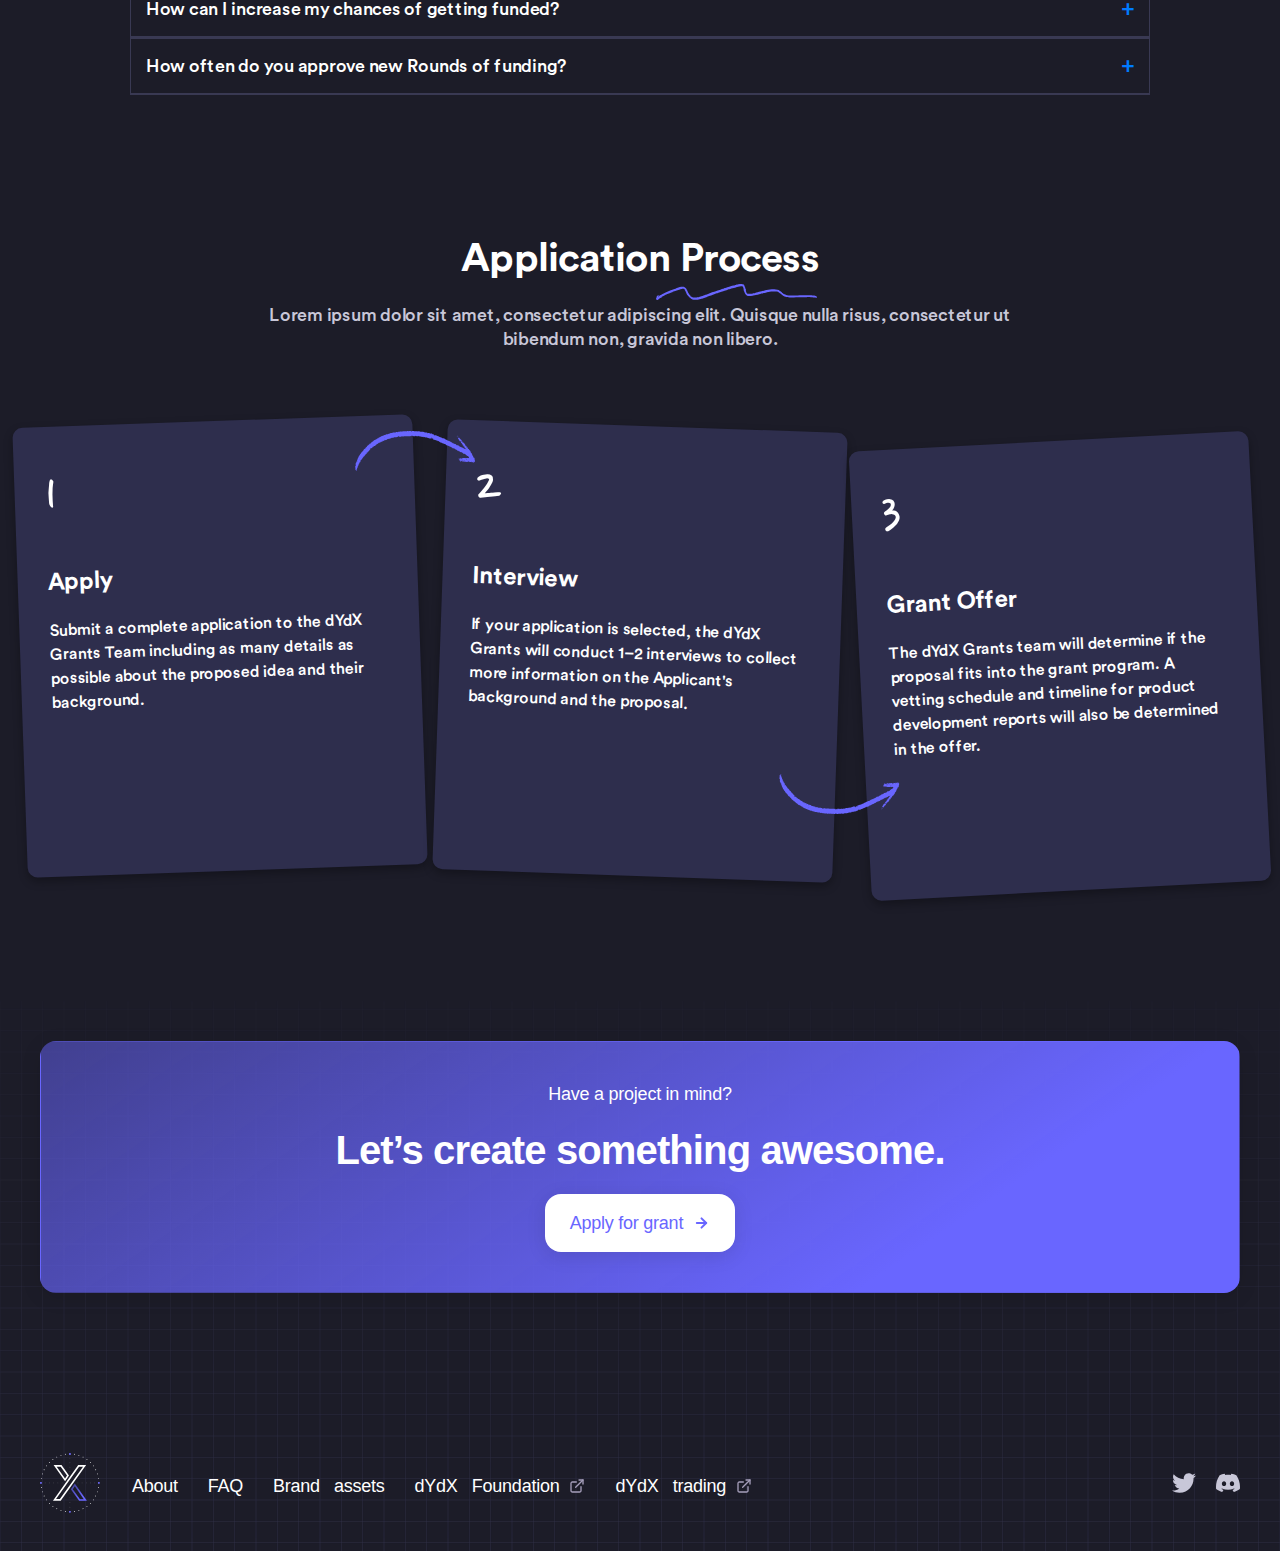
==== commit c2fdc4e4: "hamma hammasi yaxshilandi" ====
--- a/index.html
+++ b/index.html
@@ -330,7 +330,7 @@
                             <img src="./assets/icons/fi_external-link.svg" alt="" /></a>
                         </li>
                         <li>
-                          <a href="#">dYdX &nbsp; trading
+                          <a href="./pages/Amirbek1.html">dYdX &nbsp; trading
                             <img src="./assets/icons/fi_external-link.svg" alt="" /></a>
                         </li>
                     </ul>
@@ -343,6 +343,7 @@
             </div>
         </div>
     </footer>
+    <button onclick="topFunction()" id="myBtn" title="Go to top"><img src="./assets/icons/up-arrow.png" alt=""></button>
     <script src="./js/app.js"></script>
 </body>
 
--- a/scss/main.css
+++ b/scss/main.css
@@ -1534,6 +1534,11 @@
   margin-top: 40px;
   margin-bottom: 100px;
 }
+@media (max-width: 500px) {
+  header .header-title .header-title-buttons {
+    flex-direction: column;
+  }
+}
 header .header-title .header-title-buttons button {
   padding: 16px 24px;
   background-color: transparent;
@@ -2155,6 +2160,109 @@
 }
 .faq-sec-cards .faq-text h3 {
   color: white;
+}
+
+.faq-content {
+  width: 100%;
+  height: auto;
+}
+@media (max-width: 500px) {
+  .faq-content {
+    margin-top: 200px;
+  }
+}
+.faq-content .faq-cards {
+  padding: 24px;
+  width: 80%;
+  margin: 0 auto;
+  display: flex;
+  flex-direction: column;
+  justify-content: center;
+  align-items: start;
+  gap: 20px;
+}
+@media (max-width: 500px) {
+  .faq-content .faq-cards {
+    width: 95%;
+  }
+}
+.faq-content .faq-cards .faq-card {
+  width: 100%;
+  padding: 20px;
+  display: flex;
+  align-items: start;
+  justify-content: center;
+  background-color: #393953;
+  border-radius: 16px;
+}
+.faq-content .faq-cards .faq-card-text {
+  width: 80%;
+  margin: 0 auto;
+}
+.faq-content .faq-cards .faq-card-text h3 {
+  font-family: "Circular", sans-serif;
+  font-size: 20px;
+  font-weight: 700;
+  line-height: 24px;
+  letter-spacing: -0.017em;
+  text-align: left;
+  text-underline-position: from-font;
+  -webkit-text-decoration-skip-ink: none;
+          text-decoration-skip-ink: none;
+  color: #fff;
+  margin-bottom: 8px;
+}
+.faq-content .faq-cards .faq-card-text p {
+  font-family: "Space Mono", sans-serif;
+  font-size: 16px;
+  font-weight: 400;
+  line-height: 24px;
+  text-align: left;
+  text-underline-position: from-font;
+  -webkit-text-decoration-skip-ink: none;
+          text-decoration-skip-ink: none;
+  color: #C8C7D8;
+  margin-bottom: 16px;
+}
+.faq-content .faq-cards .faq-card-text b {
+  font-family: "Circular", sans-serif;
+  font-size: 16px;
+  font-weight: 450;
+  line-height: 24px;
+  letter-spacing: -0.011em;
+  text-align: left;
+  text-underline-position: from-font;
+  -webkit-text-decoration-skip-ink: none;
+          text-decoration-skip-ink: none;
+  color: #fff;
+}
+.faq-content .faq-cards .faq-card-price {
+  width: 20%;
+  display: flex;
+  justify-content: end;
+  align-items: center;
+  gap: 10px;
+}
+.faq-content .faq-cards .faq-card-price p {
+  font-family: "Space Mono", sans-serif;
+  font-size: 16px;
+  font-weight: 400;
+  line-height: 24px;
+  text-align: right;
+  text-underline-position: from-font;
+  -webkit-text-decoration-skip-ink: none;
+          text-decoration-skip-ink: none;
+  color: #fff;
+}
+.faq-content .faq-cards .faq-card-price img {
+  width: 20px;
+  height: 20px;
+  cursor: pointer;
+}
+@media (max-width: 700px) {
+  .faq-content .faq-cards .faq-card-price span {
+    display: none;
+  }
 }
 
 .footer {
@@ -2353,4 +2461,27 @@
 
 body {
   background-color: #1c1c28;
+}
+
+#myBtn {
+  display: none;
+  position: fixed;
+  bottom: 20px;
+  right: 30px;
+  z-index: 99;
+  border: none;
+  outline: none;
+  background: linear-gradient(325.79deg, #6966FF 24.5%, rgba(105, 102, 255, 0.36) 117.69%);
+  cursor: pointer;
+  padding: 10px;
+  border-radius: 10px;
+  font-size: 18px;
+}
+#myBtn img {
+  width: 30px;
+  height: 30px;
+}
+
+#myBtn:hover {
+  background: linear-gradient(325.79deg, rgba(105, 102, 255, 0.36) 24.5%, rgb(105, 102, 255) 117.69%);
 }/*# sourceMappingURL=main.css.map */